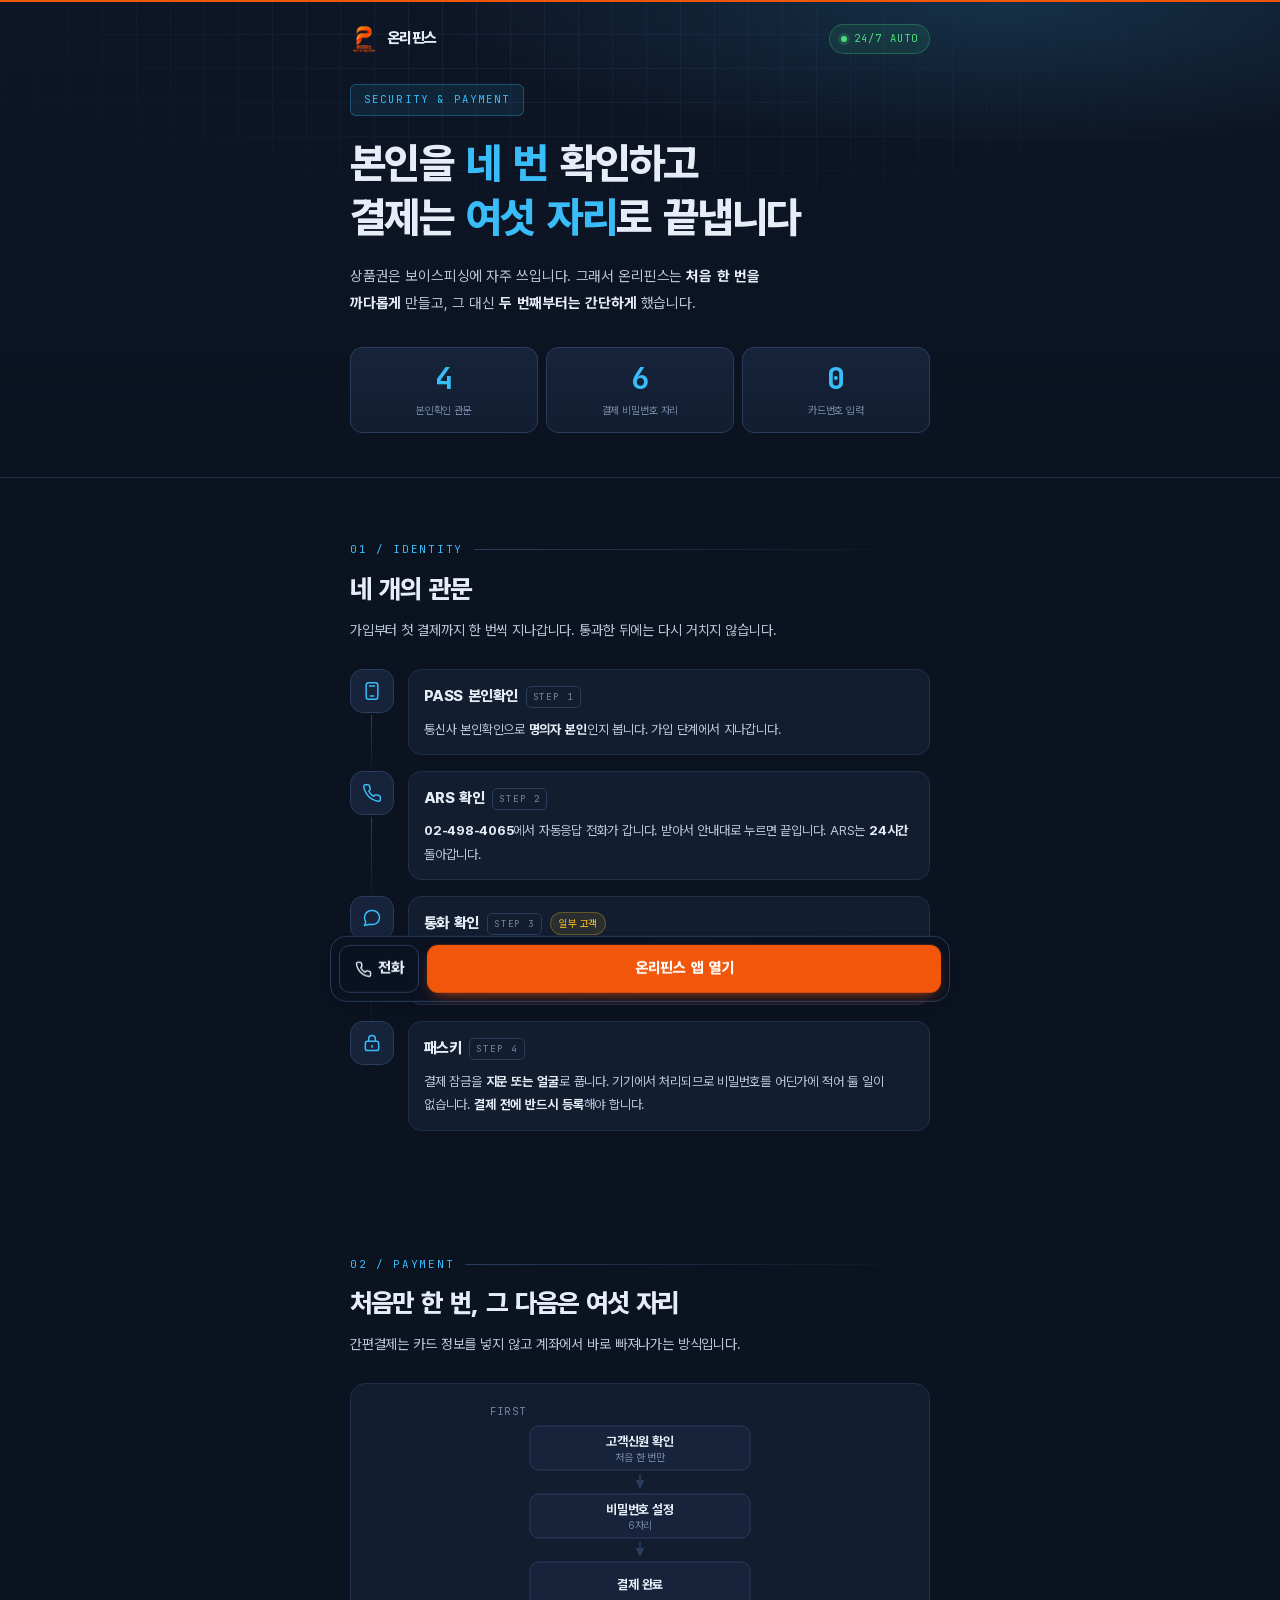
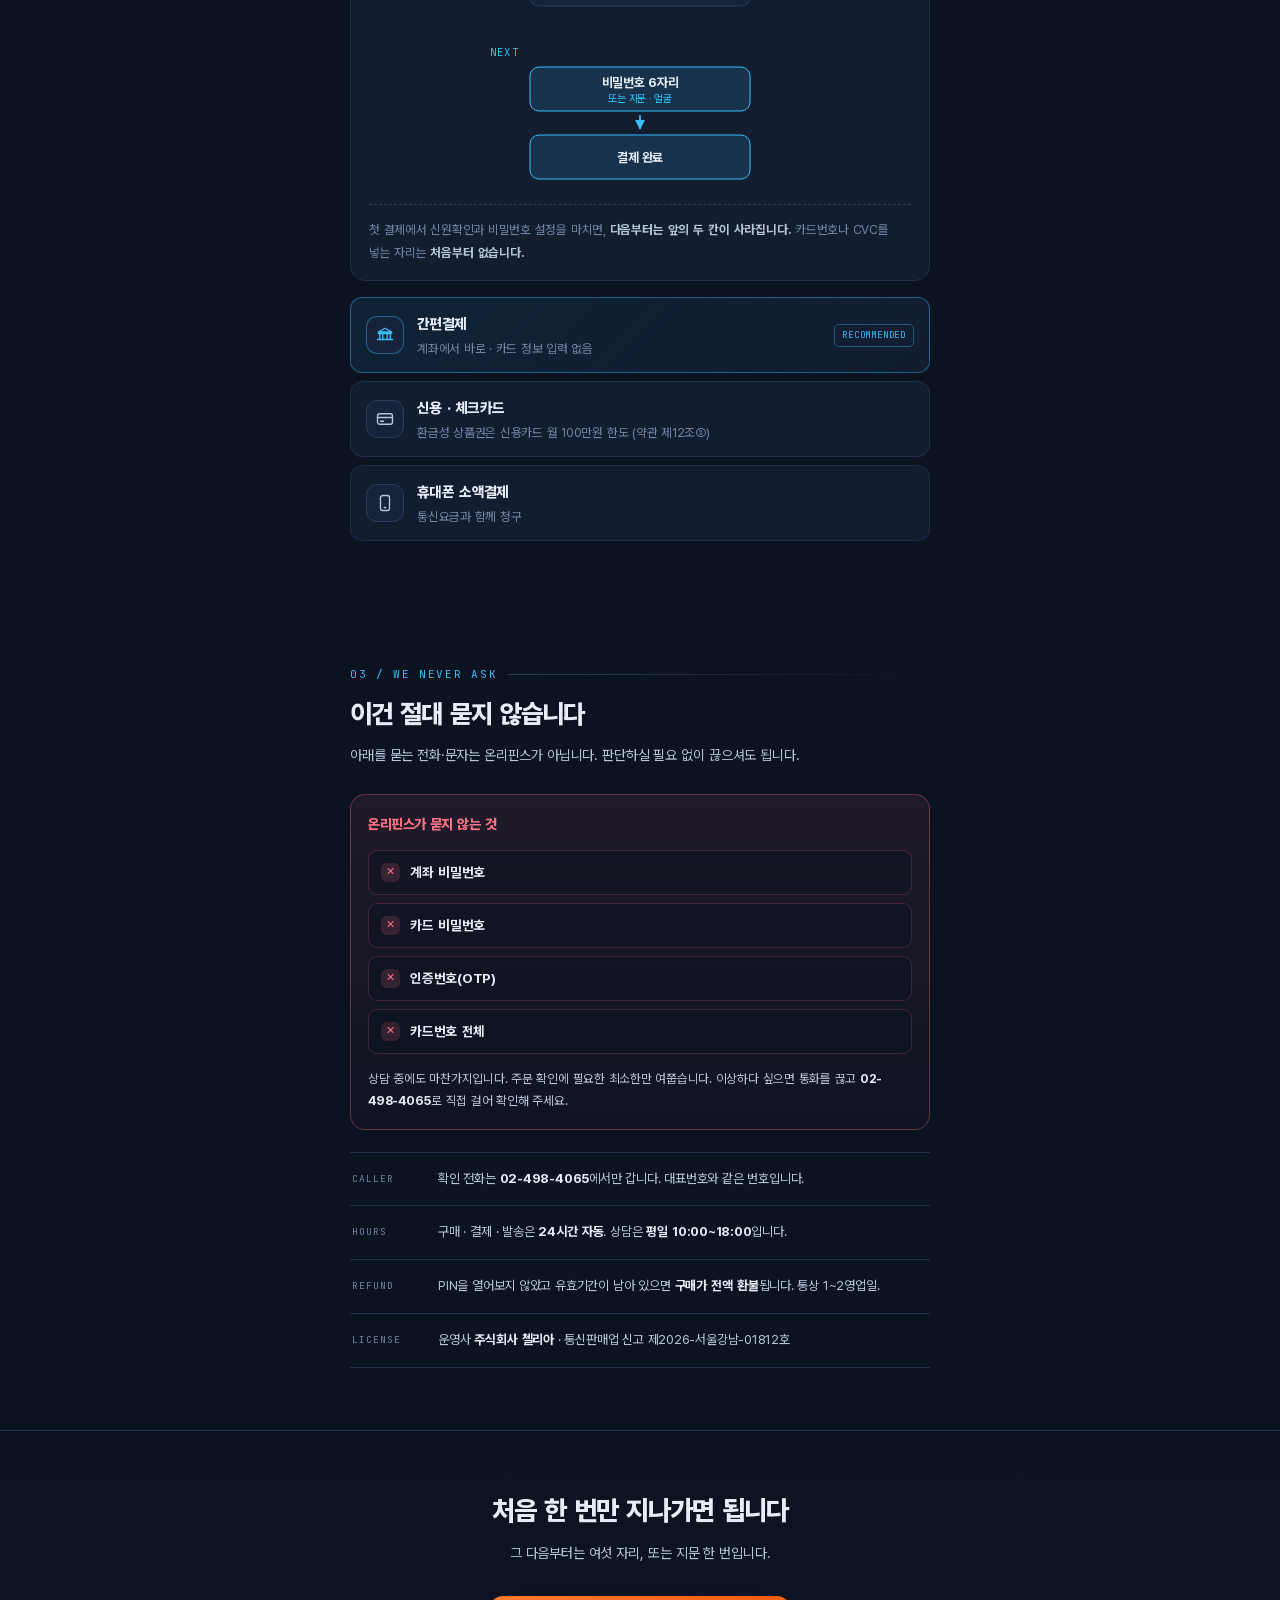
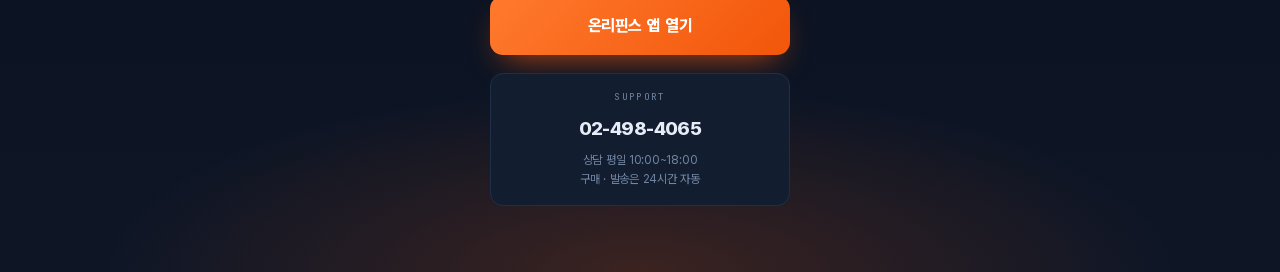
==== index.html @ 0a741ef9 "Add files via upload" ====
<!DOCTYPE html>
<html lang="ko">
<head>
<meta charset="utf-8">
<meta name="viewport" content="width=device-width, initial-scale=1, viewport-fit=cover">

<title>본인확인 4단계와 간편결제 구조 | 온리핀스 보안</title>
<meta name="description" content="온리핀스는 PASS 인증·ARS 확인·통화 확인·패스키로 본인을 확인합니다. 간편결제는 카드 정보 없이 계좌에서, 처음 한 번 신원확인 뒤에는 비밀번호 6자리. 계좌 비밀번호와 OTP는 어떤 경우에도 묻지 않습니다.">
<meta name="keywords" content="상품권 보이스피싱,본인확인,패스키,간편결제 안전,ARS 인증,PASS 인증,온리핀스 보안">
<meta name="robots" content="index, follow, max-image-preview:large">
<meta name="theme-color" content="#0b1220">
<!-- 사이트 소유확인 — 검색엔진 콘솔용. 공개 노출이 전제인 확인 토큰이라 비밀값이 아니다.
     ⚠️ 지우면 소유확인이 풀려 Search Console 접근이 끊긴다. -->
<meta name="google-site-verification" content="S2PBb_PZUCIwT41YcxfDkoCH6EF-mtGJWF4lPE0fD1Q">
<!--SEO:ABS-->
<link rel="canonical" href="https://onlypinspr004.pages.dev/">
<meta property="og:type" content="website">
<meta property="og:site_name" content="온리핀스">
<meta property="og:locale" content="ko_KR">
<meta property="og:url" content="https://onlypinspr004.pages.dev/">
<meta property="og:title" content="본인을 네 번 확인합니다 — 온리핀스 보안 구조">
<meta property="og:description" content="PASS · ARS · 통화 · 패스키. 그리고 계좌 비밀번호와 OTP는 어떤 경우에도 묻지 않습니다.">
<meta property="og:image" content="https://onlypinspr004.pages.dev/og-image.png">
<meta name="twitter:card" content="summary_large_image">

<!-- 구조화 데이터 — 값은 앱 캡처(2026-08-11)·CS매뉴얼 V3.1·2줄문안 실측에서만 가져왔다. -->
<script type="application/ld+json">
{
  "@context": "https://schema.org",
  "@graph": [
    {
      "@type": "Organization",
      "@id": "https://onlypinspr004.pages.dev/#org",
      "name": "온리핀스",
      "alternateName": "ONLYPINS",
      "url": "https://onlypins.co.kr",
      "logo": "https://onlypinspr004.pages.dev/og-image.png",
      "contactPoint": {
        "@type": "ContactPoint",
        "telephone": "+82-2-498-4065",
        "contactType": "customer service",
        "areaServed": "KR",
        "availableLanguage": "Korean",
        "hoursAvailable": {
          "@type": "OpeningHoursSpecification",
          "dayOfWeek": ["Monday","Tuesday","Wednesday","Thursday","Friday"],
          "opens": "10:00",
          "closes": "18:00"
        }
      }
    },
    {
      "@type": "WebPage",
      "@id": "https://onlypinspr004.pages.dev/#page",
      "url": "https://onlypinspr004.pages.dev/",
      "name": "본인확인 4단계와 간편결제 구조 | 온리핀스 보안",
      "description": "PASS 인증·ARS 확인·통화 확인·패스키로 본인을 확인하고, 간편결제는 처음 한 번 신원확인 뒤 비밀번호 6자리로 결제합니다.",
      "inLanguage": "ko-KR",
      "isPartOf": { "@id": "https://onlypinspr004.pages.dev/#org" }
    },
    {
      "@type": "FAQPage",
      "mainEntity": [
        {
          "@type": "Question",
          "name": "본인확인을 왜 네 번이나 하나요?",
          "acceptedAnswer": {
            "@type": "Answer",
            "text": "상품권이 보이스피싱에 자주 쓰이기 때문입니다. PASS 본인확인, ARS 확인, 통화 확인, 패스키 네 단계를 두었고, 통화 확인은 피해가 집중되는 1969년생 이전 고객에게 적용됩니다. 네 관문은 처음 한 번만 지나가면 됩니다."
          }
        },
        {
          "@type": "Question",
          "name": "온리핀스에서 걸려온 전화가 맞나요?",
          "acceptedAnswer": {
            "@type": "Answer",
            "text": "확인 전화는 02-498-4065에서만 갑니다. 고객센터 대표번호와 같은 번호입니다. 의심스러우면 통화를 끊고 그 번호로 직접 걸어 확인해 주세요."
          }
        },
        {
          "@type": "Question",
          "name": "온리핀스가 절대 묻지 않는 것은 무엇인가요?",
          "acceptedAnswer": {
            "@type": "Answer",
            "text": "계좌 비밀번호, 카드 비밀번호, 인증번호(OTP), 카드번호 전체는 어떤 경우에도 묻지 않습니다. 상담 중에도 주문 확인에 필요한 최소한만 여쭙습니다. 이런 것을 묻는 전화나 문자는 온리핀스가 아닙니다."
          }
        },
        {
          "@type": "Question",
          "name": "간편결제는 어떻게 동작하나요?",
          "acceptedAnswer": {
            "@type": "Answer",
            "text": "카드 정보를 넣지 않고 계좌에서 바로 결제하는 방식입니다. 첫 결제에서 고객신원 확인과 비밀번호 설정을 마치면, 다음부터는 비밀번호 6자리 또는 지문·얼굴로 결제합니다. 카드번호나 CVC를 입력하는 자리는 처음부터 없습니다."
          }
        }
      ]
    }
  ]
}
</script>
<!--/SEO:ABS-->
<style>
/* 자동 생성 — python _폰트빌드.py 004-보안
   이 페이지에 실제로 쓰인 글자만 남긴 서브셋이다. 손으로 고치지 말 것.
   본문 글자가 바뀌면 아래 해시가 달라진다 → _검증.mjs 가 「낡았다」로 잡는다.
   charset-sha: 8a5ca7a4162686e5
   글자 333자 · 폰트 2종 · 합계 89.3KB (base64 는 약 1.33배) */
@font-face{
  font-family:'Pretendard';
  src:url([data-uri]) format('woff2');
  font-weight:100 900; font-style:normal; font-display:block;
}
@font-face{
  font-family:'JetBrainsMono';
  src:url([data-uri]) format('woff2');
  font-weight:400 800; font-style:normal; font-display:block;
}
</style>
<style>
  /* ─────────────────────────────────────────────
     004 보안 · 간편결제 — v2 (2026-09-09 전면 재디자인)
     앞의 셋(오렌지 팝 / 럭셔리 세리프 / 딜 티켓)과 또 다르게 «기술 문서» 쪽으로 민다.
     딥 슬레이트 / 그리드 배경 / 모노 라벨 / 도해 중심 / 각진 패널.

     ⚠️ 모노스페이스는 «영문·숫자 라벨 전용»이다.
        한글에 monospace 를 걸면 자간이 깨진다(실측 이력).
     ⭐ v2 에서 바뀐 것
       ① 모노 라벨이 진짜 모노 서체가 됐다 — JetBrainsMono 라틴 서브셋(29KB)을 실어 보낸다.
          v1 은 ui-monospace 라 기기마다(Menlo·Consolas·Roboto Mono) 다른 얼굴이었다.
       ② 이모지 → SVG 아이콘. 관문 넷이 «같은 굵기의 선»으로 그려져 도해와 결이 맞는다.
       ③ 관문에 세로 레일을 놓아 «순서»가 보이게 했다(v1 은 카드 넷이 그냥 쌓여 있었다).
     ───────────────────────────────────────────── */
  :root{
    --bg:#0b1220; --bg-2:#0e1626;
    --panel:#121d30; --panel-2:#16233a;
    --line:#1f2f49; --line-2:#2a3d5c;
    --txt:#e6edf7; --txt-2:#b8c6da; --mute:#7386a3;
    --cyan:#38bdf8; --mint:#4ade80; --amber:#fbbf24; --rose:#fb7185;
    --o:#f2560a;
    --maxw:560px;

    /* ⚠️ 이 페이지가 어두운 화면임을 «선언»한다. 안 적으면 안드로이드 크롬의 자동 다크가
       색을 제 맘대로 뒤집어 대비가 무너진다(우리가 고른 색이 아니게 된다). */
    color-scheme:dark;
    /* 공통 품질 레이어(_공통.css) 계약 — 값을 새로 적지 않고 위 팔레트를 가리킨다.
       이 페이지는 원래 어두운 화면이라 --u-paper 가 딥 슬레이트다(고정 바도 그 색을 쓴다). */
    --u-accent:var(--o); --u-on-accent:#fff;
    --u-ink:var(--txt); --u-paper:var(--bg); --u-line:var(--line-2);
    --u-pad:20px;
    --u-h1-min:29px; --u-h1-vw:8.7vw; --u-h1-max:42px;
  }
  *,*::before,*::after{box-sizing:border-box}
  html{-webkit-text-size-adjust:100%}
  body{
    margin:0; background:var(--bg); color:var(--txt);
    font-family:'Pretendard',system-ui,-apple-system,"Segoe UI","Apple SD Gothic Neo","Malgun Gothic",sans-serif;
    font-size:15.5px; line-height:1.7; letter-spacing:-.015em;
    word-break:keep-all; overflow-wrap:break-word;
  }
  /* ⚠️ 한글에는 절대 걸지 않는다 — 자간이 깨진다. 영문·숫자 라벨에만. */
  .mono{font-family:'JetBrainsMono',ui-monospace,Menlo,Consolas,monospace; font-variant-ligatures:none}
  .wrap{max-width:var(--maxw); margin:0 auto; padding:0 var(--u-pad)}
  section{padding:clamp(46px,11vw,62px) 0}
  h1,h2{margin:0; font-weight:800; letter-spacing:-.04em; line-height:1.3}
  p{margin:0}

  .lbl{
    font-size:11px; color:var(--cyan); letter-spacing:.16em; margin-bottom:13px;
    display:flex; align-items:center; gap:11px;
  }
  .lbl::after{content:""; flex:1; height:1px; background:linear-gradient(90deg,var(--line-2),transparent)}
  h2{font-size:clamp(21px,6vw,26px)}
  .sub{margin-top:12px; font-size:14px; color:var(--txt-2); line-height:1.8}
  .sub b{color:var(--txt); font-weight:700}

  /* ══ 히어로 ══════════════════════════════ */
  .hero{
    position:relative; overflow:hidden;
    background:
      radial-gradient(70% 50% at 78% 0%, rgba(56,189,248,.16), rgba(56,189,248,0) 62%),
      linear-gradient(180deg,var(--bg-2), var(--bg));
    border-bottom:1px solid var(--line);
  }
  .hero::before{      /* 격자 — 「기술 문서」의 바탕 */
    content:""; position:absolute; inset:0; pointer-events:none; opacity:.5;
    background-image:
      linear-gradient(var(--line) 1px, transparent 1px),
      linear-gradient(90deg, var(--line) 1px, transparent 1px);
    background-size:34px 34px;
    -webkit-mask-image:radial-gradient(80% 70% at 50% 0%, #000 20%, transparent 75%);
    mask-image:radial-gradient(80% 70% at 50% 0%, #000 20%, transparent 75%);
  }
  .hero-in{position:relative; max-width:var(--maxw); margin:0 auto; padding:24px var(--u-pad) 44px}

  .bar{display:flex; align-items:center; gap:9px; margin-bottom:30px}
  .bar img{width:28px; height:28px; border-radius:8px; display:block}
  .bar .bn{font-weight:800; font-size:15px; letter-spacing:-.04em}
  .bar .st{
    margin-left:auto; display:inline-flex; align-items:center; gap:7px;
    font-size:10.5px; color:var(--mint); letter-spacing:.1em;
    background:rgba(74,222,128,.09); border:1px solid rgba(74,222,128,.28);
    padding:5px 11px; border-radius:999px;
  }
  .bar .st .d{
    width:6px; height:6px; border-radius:50%; background:var(--mint);
    box-shadow:0 0 0 3px rgba(74,222,128,.16);
  }
  .tag{
    display:inline-block; font-size:10.5px; color:var(--cyan); letter-spacing:.2em;
    background:rgba(56,189,248,.09); border:1px solid rgba(56,189,248,.3);
    padding:6px 13px; border-radius:6px; margin-bottom:20px;
  }
  h1 .c{color:var(--cyan)}
  .lede{margin-top:18px; font-size:14.5px; color:var(--txt-2); line-height:1.85; max-width:30em}
  .lede b{color:var(--txt); font-weight:700}

  .kpi{display:grid; grid-template-columns:repeat(3,1fr); gap:8px; margin-top:30px}
  .k{
    background:linear-gradient(180deg,var(--panel-2),var(--panel));
    border:1px solid var(--line-2); border-radius:12px; padding:15px 8px 13px; text-align:center;
  }
  .k .v{font-size:clamp(24px,7vw,30px); font-weight:700; color:var(--cyan); line-height:1}
  .k .l{font-size:10.5px; color:var(--mute); margin-top:9px; letter-spacing:-.02em}

  /* ══ 4관문 — 세로 레일 ═══════════════════ */
  .gates{margin-top:26px; position:relative}
  .gate{position:relative; display:grid; grid-template-columns:44px 1fr; column-gap:14px; padding-bottom:16px}
  .gate:last-child{padding-bottom:0}
  .gate::before{      /* 레일 */
    content:""; position:absolute; left:21px; top:46px; bottom:0; width:1px;
    background:linear-gradient(180deg,var(--line-2), rgba(42,61,92,.15));
  }
  .gate:last-child::before{display:none}
  .gnum{
    width:44px; height:44px; border-radius:13px;
    display:grid; place-items:center; color:var(--cyan);
    background:var(--panel-2); border:1px solid var(--line-2); z-index:1;
  }
  .gnum svg{width:20px; height:20px}
  .gbody{
    background:var(--panel); border:1px solid var(--line); border-radius:13px;
    padding:14px 15px 13px;
  }
  .ghead{display:flex; align-items:center; gap:8px; flex-wrap:wrap}
  .gname{font-size:15px; font-weight:800; letter-spacing:-.035em}
  .gcode{
    font-size:9.5px; color:var(--mute); letter-spacing:.1em;
    border:1px solid var(--line-2); border-radius:5px; padding:2px 6px;
  }
  .gopt{
    font-size:10px; color:var(--amber); letter-spacing:-.02em;
    background:rgba(251,191,36,.1); border:1px solid rgba(251,191,36,.28);
    border-radius:999px; padding:2px 8px;
  }
  .gdesc{margin-top:8px; font-size:13px; color:var(--txt-2); line-height:1.8}
  .gdesc b{color:var(--txt); font-weight:700}

  /* ══ 도해 ════════════════════════════════ */
  .diagram{
    margin-top:26px; background:var(--panel); border:1px solid var(--line);
    border-radius:15px; padding:20px 18px 16px;
  }
  .diagram svg{display:block; width:100%; height:auto; max-width:300px; margin:0 auto}
  .dcap{
    margin-top:16px; padding-top:14px; border-top:1px dashed var(--line-2);
    font-size:12.5px; color:var(--mute); line-height:1.8;
  }
  .dcap b{color:var(--txt-2); font-weight:700}

  .spec{margin-top:16px; display:grid; gap:8px}
  .srow{
    display:flex; align-items:center; gap:13px;
    background:var(--panel); border:1px solid var(--line); border-radius:12px; padding:14px 15px;
  }
  .srow.hi{border-color:rgba(56,189,248,.42); background:linear-gradient(135deg,rgba(56,189,248,.10),var(--panel))}
  .sic{
    width:38px; height:38px; border-radius:11px; flex:none;
    display:grid; place-items:center; color:var(--txt-2);
    background:var(--panel-2); border:1px solid var(--line-2);
  }
  .srow.hi .sic{color:var(--cyan); border-color:rgba(56,189,248,.4)}
  .sic svg{width:18px; height:18px}
  .sname{font-size:14.5px; font-weight:800; letter-spacing:-.035em}
  .sdesc{font-size:12.5px; color:var(--mute); margin-top:2px; line-height:1.55}
  .sbadge{
    margin-left:auto; flex:none; font-size:9px; color:var(--cyan); letter-spacing:.09em;
    border:1px solid rgba(56,189,248,.36); border-radius:5px; padding:3px 7px;
  }

  /* ══ 묻지 않는 것 ════════════════════════ */
  .never{
    margin-top:26px; background:linear-gradient(180deg,rgba(251,113,133,.09),rgba(251,113,133,.02));
    border:1px solid rgba(251,113,133,.34); border-radius:15px; padding:18px 17px 16px;
  }
  .never .h{font-size:14px; font-weight:800; color:var(--rose); margin-bottom:13px; letter-spacing:-.035em}
  .nlist{display:grid; gap:8px}
  .ni{
    display:flex; align-items:center; gap:10px; font-size:13.5px; color:var(--txt); font-weight:700;
    background:rgba(11,18,32,.5); border:1px solid rgba(251,113,133,.2);
    border-radius:9px; padding:10px 12px;
  }
  .ni .x{
    width:19px; height:19px; border-radius:6px; flex:none;
    display:grid; place-items:center; font-size:11px; font-weight:800;
    background:rgba(251,113,133,.16); color:var(--rose);
  }
  .never .f{margin-top:14px; font-size:12.5px; color:var(--txt-2); line-height:1.8}
  .never .f b{color:var(--txt); font-weight:700}

  .facts{margin-top:22px; border-top:1px solid var(--line)}
  .fact{
    display:grid; grid-template-columns:74px 1fr; column-gap:12px; align-items:start;
    padding:15px 2px; border-bottom:1px solid var(--line);
  }
  .fk{font-size:9.5px; color:var(--mute); letter-spacing:.1em; padding-top:3px}
  .fv{font-size:13px; color:var(--txt-2); line-height:1.75}
  .fv b{color:var(--txt); font-weight:700}

  /* ══ CTA ═════════════════════════════════ */
  .cta{
    position:relative; overflow:hidden; text-align:center;
    background:
      radial-gradient(60% 60% at 50% 100%, rgba(242,86,10,.20), rgba(242,86,10,0) 70%),
      linear-gradient(180deg,var(--bg), var(--bg-2));
    border-top:1px solid var(--line);
    padding:clamp(48px,12vw,62px) 0 clamp(52px,13vw,66px);
  }
  .cta h2{font-size:clamp(22px,6.4vw,27px)}
  .cta .s{margin-top:13px; font-size:14px; color:var(--txt-2); line-height:1.8}
  .btn{
    display:block; margin:30px auto 0; max-width:300px;
    background:linear-gradient(135deg,#ff7a2e,var(--o)); color:#fff;
    font-size:16px; font-weight:800; letter-spacing:-.03em;
    padding:16px 20px; border-radius:13px; text-decoration:none;
    box-shadow:0 14px 32px -14px rgba(242,86,10,.85);
  }
  .call{
    max-width:300px; margin:18px auto 0; padding:15px 16px;
    background:var(--panel); border:1px solid var(--line); border-radius:13px;
  }
  .call .cl{font-size:9.5px; color:var(--mute); letter-spacing:.14em}
  /* 번호는 링크다 — 폰에서 눌러 바로 걸리게. 겉모습은 그대로, 탭 타깃만 확보한다. */
  .call .cn{
    display:inline-flex; align-items:center; justify-content:center;
    min-height:44px; padding:0 4px; margin-top:2px;
    font-size:19px; font-weight:800; letter-spacing:-.03em;
    color:inherit; text-decoration:none; font-variant-numeric:tabular-nums;
  }
  .call .ch{font-size:12px; color:var(--mute); line-height:1.6}

  @media (min-width:600px){
    :root{--maxw:620px}
  }
</style>
<style>
/* ─────────────────────────────────────────────
   _공통.css — 홍보 랜딩 4종 공용 「모바일 품질 레이어」  (2026-09-09 신설)

   무엇을 담나 : 네 페이지가 «똑같이» 지켜야 하는 것만 담는다.
                 안전영역 · 유동 타이포 · 탭 피드백 · 포커스 · 모션 · 고정 CTA 바.
   무엇을 안 담나: 색 · 서체 · 레이아웃. 그건 페이지마다 다른 «정체성»이라 각 page.src.html 몫이다.

   ⚠️ 주입 위치는 «페이지 <style> 다음»이다(_랜딩빌드.mjs 의 COMMON_CSS 자리).
      뒤에 와야 같은 특정도에서 이 레이어가 이긴다. 앞에 넣으면 조용히 무시된다.

   ⭐ 페이지가 지켜야 할 계약 — :root 에 아래를 «기존 변수를 가리켜» 정의한다.
      값을 새로 적지 말 것(같은 상수가 두 곳에 생기면 조용히 갈린다 · AGENTS.md §7.2 🅖).

        --u-accent      주 강조색        예) var(--o)
        --u-on-accent   강조색 위 글자색  예) #fff
        --u-ink         본문 잉크        예) var(--ink)
        --u-paper       바탕             예) var(--paper)
        --u-line        경계선           예) var(--line)
        --u-pad         .wrap 좌우 패딩   ← .wrap 은 이 변수를 써야 한다(양쪽에 적지 말 것)
        --u-h1-min      h1 최소 크기
        --u-h1-max      h1 최대 크기
   ───────────────────────────────────────────── */

/* ── 1. 안전영역 — 노치·홈바를 피한다 ─────────
   viewport-fit=cover 를 켜 둔 채 env() 를 안 쓰면, 가로 모드 아이폰에서
   본문이 노치 밑으로 들어간다. 세로에서는 inset 이 0 이라 아무 영향이 없다. */
/* ⚠️ 히어로 안쪽 상자의 «클래스명이 페이지마다 다르다»(.hero-inner / .hero-in).
   여기에 이름을 나열하면 페이지가 하나 늘 때마다 이 파일도 고쳐야 한다 —
   그래서 이름이 아니라 «표시»(data-uedge)로 잡는다. 화면 가장자리에 닿는 상자에 붙인다. */
.wrap, [data-uedge]{
  padding-left:max(var(--u-pad), env(safe-area-inset-left));
  padding-right:max(var(--u-pad), env(safe-area-inset-right));
}

/* ── 2. 유동 타이포 — 320px(SE·폴드 커버)에서 430px(프로맥스)까지 ──
   px 고정이면 320 에서 답답하고 430 에서 허전하다. 8.4vw 는 두 끝을 다 잡는 기울기다. */
/* ⚠️ 기울기(--u-h1-vw)는 페이지마다 다르다 — 지금 크기를 «390px 기준으로 유지»하는 값이라야 한다.
   한 값으로 통일하면 제목이 커지거나 작아져 네 페이지의 인상이 바뀐다. */
h1{font-size:clamp(var(--u-h1-min), var(--u-h1-vw, 8.4vw), var(--u-h1-max))}
h1, h2{text-wrap:balance}      /* 제목 끝줄에 한 낱말만 남는 것을 막는다 */
p{text-wrap:pretty}

/* ── 3. 손가락 — 탭 피드백 · 포커스 · 최소 타깃 ─ */
a, button{
  -webkit-tap-highlight-color:transparent;
  touch-action:manipulation;           /* 더블탭 확대 대기 300ms 제거 */
}
a:active, button:active{transform:scale(.985)}
a, button{transition:transform .12s ease}
:focus-visible{
  outline:2px solid var(--u-accent);
  outline-offset:3px;
  border-radius:6px;
}
/* 키보드가 아닌 탭에서는 링을 그리지 않는다(모바일에서 눌린 뒤 링이 남는 문제) */
:focus:not(:focus-visible){outline:none}

/* ── 4. 이미지 — 레이아웃이 튀지 않게 ────────── */
img{max-width:100%; height:auto}

/* ── 5. 가로 스크롤러 — 페이지까지 끌려가지 않게 ─ */
[data-uscroll]{overscroll-behavior-x:contain; scroll-padding-inline:var(--u-pad)}

/* ── 6. 고정 CTA 바 ───────────────────────────
   앱 열기 버튼이 4,800px 아래 «맨 끝»에만 있으면, 중간에서 마음먹은 사람이
   거기까지 스크롤해야 한다. 히어로를 지나면 떠 있고, 맨 아래 CTA 가 보이면 숨는다. */
.ubar{
  position:fixed; left:0; right:0; bottom:0; z-index:50;
  padding:10px max(12px, env(safe-area-inset-left)) calc(10px + env(safe-area-inset-bottom)) max(12px, env(safe-area-inset-right));
  transform:translateY(130%);
  transition:transform .28s cubic-bezier(.22,1,.36,1);
  pointer-events:none;
}
.ubar.on{transform:translateY(0); pointer-events:auto}
/* ⚠️ 바 아래에 «그늘»(--u-paper 그라데이션)을 깔았다가 되물렸다(2026-09-09 실측).
   바는 밝은 구역과 어두운 구역 «양쪽» 위를 지나가는데, 그늘 색은 한 가지뿐이라
   반대 색 구역에서는 오히려 글자를 뿌옇게 지운다(002 의 검은 결제 구역에서 확인).
   대신 바 자신을 더 불투명하게 만들어 해결한다 — 뒤가 무슨 색이든 안전하다. */
.ubar-in{
  max-width:var(--maxw); margin:0 auto;
  display:flex; gap:8px; align-items:stretch;
  background:color-mix(in srgb, var(--u-paper) 93%, transparent);
  -webkit-backdrop-filter:saturate(180%) blur(14px);
  backdrop-filter:saturate(180%) blur(14px);
  border:1px solid var(--u-line);
  border-radius:16px;
  padding:8px;
  box-shadow:0 6px 18px -8px rgba(0,0,0,.28), 0 2px 6px -3px rgba(0,0,0,.18);
}
/* ⚠️ color-mix 미지원 브라우저에서는 위 background 가 통째로 무시돼 «투명»이 된다.
   먼저 불투명 바탕을 깔아 두고, 지원하는 곳에서만 반투명으로 덮는다. */
@supports not (background:color-mix(in srgb, red 50%, transparent)){
  .ubar-in{background:var(--u-paper)}
}
.ubar a{
  display:flex; align-items:center; justify-content:center; gap:6px;
  min-height:48px;                       /* 손가락 최소 타깃 */
  font-size:15px; font-weight:800; letter-spacing:-.02em;
  text-decoration:none; border-radius:11px;
}
.ubar .ub-tel{
  flex:0 0 auto; padding:0 15px;
  color:var(--u-ink); background:transparent;
  border:1px solid var(--u-line);
}
.ubar .ub-cta{
  flex:1 1 auto; padding:0 14px;
  color:var(--u-on-accent); background:var(--u-accent);
  box-shadow:0 6px 16px -8px var(--u-accent);
}
.ubar svg{width:17px; height:17px; flex:none}

/* ── 7. 스크롤 진행 표시 ──────────────────────
   JS 없이 CSS 스크롤 타임라인으로만 그린다. 미지원 브라우저는 그냥 안 보인다. */
.uprog{display:none}
@supports (animation-timeline:scroll()){
  .uprog{
    display:block; position:fixed; inset:0 0 auto 0; height:2px; z-index:60;
    background:var(--u-accent); transform-origin:0 50%;
    animation:u-prog linear both; animation-timeline:scroll(root);
  }
  @keyframes u-prog{from{transform:scaleX(0)} to{transform:scaleX(1)}}
}

/* ── 8. 진입 리빌 — 섹션이 화면에 들어올 때 ────
   스크롤 타임라인이라 JS 가 0 이고, 미지원 브라우저에서는 «처음부터 보이는» 상태다.

   ⚠️⚠️ 투명도(opacity)를 쓰지 않는다 — «움직임»만 쓴다. 실측으로 데었다(2026-09-09):
   opacity 로 페이드를 넣었더니 «스크롤이 일어나지 않는 맥락»에서 본문이 통째로 사라졌다.
   전체페이지 캡처(우리 검증 도구가 쓰는 방식)·인쇄·화면을 그려 보는 크롤러가 전부 그 맥락이다.
   화면 밖 구간은 타임라인이 0% 라 «영영 투명한 채»로 찍힌다.
   translateY 만 쓰면 최악의 경우에도 14px 밀린 «보이는» 상태로 남는다. */
@supports (animation-timeline:view()){
  @media (prefers-reduced-motion:no-preference){
    section{
      animation:u-rise linear both;
      animation-timeline:view();
      animation-range:entry 0% entry 34%;
    }
    @keyframes u-rise{from{transform:translateY(14px)} to{transform:none}}
  }
}

/* ── 9. 모션을 줄여 달라고 한 사람에게는 전부 끈다 ─ */
@media (prefers-reduced-motion:reduce){
  *, *::before, *::after{
    animation-duration:.01ms !important; animation-iteration-count:1 !important;
    transition-duration:.01ms !important; scroll-behavior:auto !important;
  }
  .ubar{transition:none}
}

/* ── 10. 인쇄 ─────────────────────────────── */
@media print{
  .ubar, .uprog{display:none !important}
  section{animation:none !important; transform:none !important}
}
</style>
</head>

<body>

<!-- 아이콘 — 이모지 대신 SVG. 관문 넷이 같은 굵기의 선으로 그려져 도해와 결이 맞는다. -->
<svg width="0" height="0" style="position:absolute" aria-hidden="true" focusable="false"><defs>
  <symbol id="i-pass" viewBox="0 0 24 24" fill="none" stroke="currentColor" stroke-width="1.8" stroke-linecap="round" stroke-linejoin="round">
    <rect x="5" y="2" width="14" height="20" rx="3"/><path d="M9 6h6M10 18h4"/></symbol>
  <symbol id="i-ars" viewBox="0 0 24 24" fill="none" stroke="currentColor" stroke-width="1.8" stroke-linecap="round" stroke-linejoin="round">
    <path d="M22 16.9v3a2 2 0 0 1-2.2 2 19.8 19.8 0 0 1-8.6-3.1 19.5 19.5 0 0 1-6-6A19.8 19.8 0 0 1 2.1 4.2 2 2 0 0 1 4.1 2h3a2 2 0 0 1 2 1.7c.1 1 .4 1.9.7 2.8a2 2 0 0 1-.5 2.1L8.1 9.9a16 16 0 0 0 6 6l1.3-1.2a2 2 0 0 1 2.1-.5c.9.3 1.8.6 2.8.7a2 2 0 0 1 1.7 2z"/></symbol>
  <symbol id="i-talk" viewBox="0 0 24 24" fill="none" stroke="currentColor" stroke-width="1.8" stroke-linecap="round" stroke-linejoin="round">
    <path d="M21 11.5a8.4 8.4 0 0 1-9 8.4 9.9 9.9 0 0 1-2.8-.4L3 21l1.6-4.2A8.3 8.3 0 0 1 3 11.5 8.4 8.4 0 0 1 12 3a8.4 8.4 0 0 1 9 8.5z"/></symbol>
  <symbol id="i-key" viewBox="0 0 24 24" fill="none" stroke="currentColor" stroke-width="1.8" stroke-linecap="round" stroke-linejoin="round">
    <rect x="4" y="10" width="16" height="11" rx="2.5"/><path d="M8 10V7a4 4 0 0 1 8 0v3M12 15v2"/></symbol>
  <symbol id="i-bank" viewBox="0 0 24 24" fill="none" stroke="currentColor" stroke-width="1.8" stroke-linecap="round" stroke-linejoin="round">
    <path d="M3 10h18M5 10v8m4-8v8m6-8v8m4-8v8M2 18h20M12 3 21 8H3z"/></symbol>
  <symbol id="i-card" viewBox="0 0 24 24" fill="none" stroke="currentColor" stroke-width="1.8" stroke-linecap="round" stroke-linejoin="round">
    <rect x="2" y="5" width="20" height="14" rx="3"/><path d="M2 10h20M6 15h4"/></symbol>
  <symbol id="i-phone" viewBox="0 0 24 24" fill="none" stroke="currentColor" stroke-width="1.8" stroke-linecap="round" stroke-linejoin="round">
    <rect x="6" y="2" width="12" height="20" rx="3"/><path d="M11 18h2"/></symbol>
</defs></svg>

<!-- ── 히어로 ───────────────────────────── -->
<header class="hero">
  <div class="hero-in" data-uedge>
    <div class="bar">
      <img src="[data-uri]" alt="온리핀스">
      <span class="bn">온리핀스</span>
      <span class="st"><span class="d"></span><span class="mono">24/7 AUTO</span></span>
    </div>

    <span class="tag mono">SECURITY &amp; PAYMENT</span>

    <h1>본인을 <span class="c">네 번</span> 확인하고<br>결제는 <span class="c">여섯 자리</span>로 끝냅니다</h1>

    <p class="lede">
      상품권은 보이스피싱에 자주 쓰입니다.
      그래서 온리핀스는 <b>처음 한 번을 까다롭게</b> 만들고,
      그 대신 <b>두 번째부터는 간단하게</b> 했습니다.
    </p>

    <div class="kpi">
      <div class="k"><div class="v mono">4</div><div class="l">본인확인 관문</div></div>
      <div class="k"><div class="v mono">6</div><div class="l">결제 비밀번호 자리</div></div>
      <div class="k"><div class="v mono">0</div><div class="l">카드번호 입력</div></div>
    </div>
  </div>
</header>

<main>

<!-- ── 4관문 ────────────────────────────── -->
<section>
  <div class="wrap">
    <div class="lbl mono">01 / IDENTITY</div>
    <h2>네 개의 관문</h2>
    <p class="sub">가입부터 첫 결제까지 한 번씩 지나갑니다. 통과한 뒤에는 다시 거치지 않습니다.</p>

    <div class="gates">
      <div class="gate">
        <span class="gnum"><svg><use href="#i-pass"></use></svg></span>
        <div class="gbody">
          <div class="ghead">
            <span class="gname">PASS 본인확인</span>
            <span class="gcode mono">STEP 1</span>
          </div>
          <div class="gdesc">통신사 본인확인으로 <b>명의자 본인</b>인지 봅니다. 가입 단계에서 지나갑니다.</div>
        </div>
      </div>

      <div class="gate">
        <span class="gnum"><svg><use href="#i-ars"></use></svg></span>
        <div class="gbody">
          <div class="ghead">
            <span class="gname">ARS 확인</span>
            <span class="gcode mono">STEP 2</span>
          </div>
          <div class="gdesc">
            <b>02-498-4065</b>에서 자동응답 전화가 갑니다. 받아서 안내대로 누르면 끝입니다.
            ARS는 <b>24시간</b> 돌아갑니다.
          </div>
        </div>
      </div>

      <div class="gate">
        <span class="gnum"><svg><use href="#i-talk"></use></svg></span>
        <div class="gbody">
          <div class="ghead">
            <span class="gname">통화 확인</span>
            <span class="gcode mono">STEP 3</span>
            <span class="gopt">일부 고객</span>
          </div>
          <div class="gdesc">
            상담원이 직접 통화로 확인하는 단계입니다.
            <b>1969년생 이전 고객</b>에게 적용됩니다 — 피해가 집중되는 구간이라 한 겹을 더 둔 것입니다.
          </div>
        </div>
      </div>

      <div class="gate">
        <span class="gnum"><svg><use href="#i-key"></use></svg></span>
        <div class="gbody">
          <div class="ghead">
            <span class="gname">패스키</span>
            <span class="gcode mono">STEP 4</span>
          </div>
          <div class="gdesc">
            결제 잠금을 <b>지문 또는 얼굴</b>로 풉니다. 기기에서 처리되므로
            비밀번호를 어딘가에 적어 둘 일이 없습니다. <b>결제 전에 반드시 등록</b>해야 합니다.
          </div>
        </div>
      </div>
    </div>
  </div>
</section>

<!-- ── 간편결제 도해 ────────────────────── -->
<section>
  <div class="wrap">
    <div class="lbl mono">02 / PAYMENT</div>
    <h2>처음만 한 번, 그 다음은 여섯 자리</h2>
    <p class="sub">간편결제는 카드 정보를 넣지 않고 계좌에서 바로 빠져나가는 방식입니다.</p>

    <div class="diagram">
      <!-- ⚠️ 가로 배치(viewBox 560→460)로는 390px 화면에서 마지막 「결제 완료」가
           끝내 잘렸다(컨테이너 348px). 두 번 좁혀도 안 되어 «세로 흐름»으로 바꿨다.
           폭 300 이라 스크롤 없이 전부 들어온다. -->
      <svg viewBox="0 0 300 384" role="img"
           aria-label="첫 결제는 고객신원 확인과 비밀번호 설정을 거쳐 결제되고, 다음 결제부터는 비밀번호 6자리로 바로 결제된다는 도해">
        <defs>
          <marker id="ar" viewBox="0 0 10 10" refX="9" refY="5"
                  markerWidth="5.5" markerHeight="5.5" orient="auto">
            <path d="M0 0 L10 5 L0 10 z" fill="#2a3d5c"/>
          </marker>
          <marker id="arc" viewBox="0 0 10 10" refX="9" refY="5"
                  markerWidth="5.5" markerHeight="5.5" orient="auto">
            <path d="M0 0 L10 5 L0 10 z" fill="#38bdf8"/>
          </marker>
        </defs>

        <text x="0" y="11" fill="#7386a3" font-size="10.5"
              font-family="JetBrainsMono,ui-monospace,Menlo,Consolas,monospace" letter-spacing="1.2">FIRST</text>

        <rect x="40" y="22" width="220" height="44" rx="9" fill="#16233a" stroke="#2a3d5c"/>
        <text x="150" y="42" fill="#e6edf7" font-size="13" font-weight="700"
              text-anchor="middle" font-family="Pretendard,sans-serif">고객신원 확인</text>
        <text x="150" y="57" fill="#7386a3" font-size="10.5"
              text-anchor="middle" font-family="Pretendard,sans-serif">처음 한 번만</text>

        <line x1="150" y1="70" x2="150" y2="84" stroke="#2a3d5c" stroke-width="1.6" marker-end="url(#ar)"/>

        <rect x="40" y="90" width="220" height="44" rx="9" fill="#16233a" stroke="#2a3d5c"/>
        <text x="150" y="110" fill="#e6edf7" font-size="13" font-weight="700"
              text-anchor="middle" font-family="Pretendard,sans-serif">비밀번호 설정</text>
        <text x="150" y="125" fill="#7386a3" font-size="10.5"
              text-anchor="middle" font-family="Pretendard,sans-serif">6자리</text>

        <line x1="150" y1="138" x2="150" y2="152" stroke="#2a3d5c" stroke-width="1.6" marker-end="url(#ar)"/>

        <rect x="40" y="158" width="220" height="44" rx="9" fill="#16233a" stroke="#2a3d5c"/>
        <text x="150" y="185" fill="#e6edf7" font-size="13" font-weight="700"
              text-anchor="middle" font-family="Pretendard,sans-serif">결제 완료</text>

        <line x1="0" y1="228" x2="300" y2="228" stroke="#1f2f49" stroke-width="1" stroke-dasharray="4 5"/>

        <text x="0" y="252" fill="#38bdf8" font-size="10.5"
              font-family="JetBrainsMono,ui-monospace,Menlo,Consolas,monospace" letter-spacing="1.2">NEXT</text>

        <rect x="40" y="263" width="220" height="44" rx="9"
              fill="rgba(56,189,248,0.13)" stroke="#38bdf8"/>
        <text x="150" y="283" fill="#e6edf7" font-size="13" font-weight="700"
              text-anchor="middle" font-family="Pretendard,sans-serif">비밀번호 6자리</text>
        <text x="150" y="298" fill="#38bdf8" font-size="10.5"
              text-anchor="middle" font-family="Pretendard,sans-serif">또는 지문 · 얼굴</text>

        <line x1="150" y1="311" x2="150" y2="325" stroke="#38bdf8" stroke-width="1.8" marker-end="url(#arc)"/>

        <rect x="40" y="331" width="220" height="44" rx="9"
              fill="rgba(56,189,248,0.13)" stroke="#38bdf8"/>
        <text x="150" y="358" fill="#e6edf7" font-size="13" font-weight="700"
              text-anchor="middle" font-family="Pretendard,sans-serif">결제 완료</text>
      </svg>

      <div class="dcap">
        첫 결제에서 신원확인과 비밀번호 설정을 마치면, <b>다음부터는 앞의 두 칸이 사라집니다.</b>
        카드번호나 CVC를 넣는 자리는 <b>처음부터 없습니다.</b>
      </div>
    </div>

    <div class="spec">
      <div class="srow hi">
        <span class="sic"><svg><use href="#i-bank"></use></svg></span>
        <div>
          <div class="sname">간편결제</div>
          <div class="sdesc">계좌에서 바로 · 카드 정보 입력 없음</div>
        </div>
        <span class="sbadge mono">RECOMMENDED</span>
      </div>
      <div class="srow">
        <span class="sic"><svg><use href="#i-card"></use></svg></span>
        <div>
          <div class="sname">신용 · 체크카드</div>
          <div class="sdesc">환금성 상품권은 신용카드 월 100만원 한도 (약관 제12조③)</div>
        </div>
      </div>
      <div class="srow">
        <span class="sic"><svg><use href="#i-phone"></use></svg></span>
        <div>
          <div class="sname">휴대폰 소액결제</div>
          <div class="sdesc">통신요금과 함께 청구</div>
        </div>
      </div>
    </div>
  </div>
</section>

<!-- ── 묻지 않는 것 ─────────────────────── -->
<section>
  <div class="wrap">
    <div class="lbl mono">03 / WE NEVER ASK</div>
    <h2>이건 절대 묻지 않습니다</h2>
    <p class="sub">아래를 묻는 전화·문자는 온리핀스가 아닙니다. 판단하실 필요 없이 끊으셔도 됩니다.</p>

    <div class="never">
      <div class="h">온리핀스가 묻지 않는 것</div>
      <div class="nlist">
        <div class="ni"><span class="x">✕</span> 계좌 비밀번호</div>
        <div class="ni"><span class="x">✕</span> 카드 비밀번호</div>
        <div class="ni"><span class="x">✕</span> 인증번호(OTP)</div>
        <div class="ni"><span class="x">✕</span> 카드번호 전체</div>
      </div>
      <div class="f">
        상담 중에도 마찬가지입니다. 주문 확인에 필요한 최소한만 여쭙습니다.
        이상하다 싶으면 통화를 끊고 <b>02-498-4065</b>로 직접 걸어 확인해 주세요.
      </div>
    </div>

    <div class="facts">
      <div class="fact">
        <span class="fk mono">CALLER</span>
        <span class="fv">확인 전화는 <b>02-498-4065</b>에서만 갑니다. 대표번호와 같은 번호입니다.</span>
      </div>
      <div class="fact">
        <span class="fk mono">HOURS</span>
        <span class="fv">구매 · 결제 · 발송은 <b>24시간 자동</b>. 상담은 <b>평일 10:00~18:00</b>입니다.</span>
      </div>
      <div class="fact">
        <span class="fk mono">REFUND</span>
        <span class="fv">PIN을 열어보지 않았고 유효기간이 남아 있으면 <b>구매가 전액 환불</b>됩니다. 통상 1~2영업일.</span>
      </div>
      <div class="fact">
        <span class="fk mono">LICENSE</span>
        <span class="fv">운영사 <b>주식회사 첼리아</b> · 통신판매업 신고 제2026-서울강남-01812호</span>
      </div>
    </div>
  </div>
</section>

<!-- ── CTA ──────────────────────────────── -->
<section class="cta">
  <div class="wrap">
    <h2>처음 한 번만 지나가면 됩니다</h2>
    <p class="s">
      그 다음부터는 여섯 자리, 또는 지문 한 번입니다.
    </p>

    <a class="btn" href="https://onlypins.co.kr">온리핀스 앱 열기</a>

    <div class="call">
      <div class="cl mono">SUPPORT</div>
      <a class="cn" href="tel:0224984065">02-498-4065</a>
      <div class="ch">상담 평일 10:00~18:00<br>구매 · 발송은 24시간 자동</div>
    </div>
  </div>
</section>
</main>

<!-- ─────────────────────────────────────────────
     _공통.html — 랜딩 4종 공용 UI 조각 (2026-09-09 신설)
     _랜딩빌드.mjs 가 COMMON_UI 자리(</body> 직전)에 그대로 넣는다.
     ⚠️ 색·모양은 전부 _공통.css 에 있다. 여기는 «마크업과 동작»만.
     ───────────────────────────────────────────── -->

<div class="uprog" aria-hidden="true"></div>

<div class="ubar" id="ubar">
  <div class="ubar-in">
    <a class="ub-tel" href="tel:0224984065" aria-label="고객센터 02-498-4065 전화하기">
      <svg viewBox="0 0 24 24" fill="none" stroke="currentColor" stroke-width="2"
           stroke-linecap="round" stroke-linejoin="round" aria-hidden="true">
        <path d="M22 16.9v3a2 2 0 0 1-2.2 2 19.8 19.8 0 0 1-8.6-3.1 19.5 19.5 0 0 1-6-6A19.8 19.8 0 0 1 2.1 4.2 2 2 0 0 1 4.1 2h3a2 2 0 0 1 2 1.7c.1 1 .4 1.9.7 2.8a2 2 0 0 1-.5 2.1L8.1 9.9a16 16 0 0 0 6 6l1.3-1.2a2 2 0 0 1 2.1-.5c.9.3 1.8.6 2.8.7a2 2 0 0 1 1.7 2z"/>
      </svg>
      <span>전화</span>
    </a>
    <a class="ub-cta" href="https://onlypins.co.kr">온리핀스 앱 열기</a>
  </div>
</div>

<script>
/* 고정 CTA 바 — 히어로를 지나면 뜨고, 맨 아래 CTA 가 보이면 숨는다.
   ⚠️ 마지막 CTA 와 겹쳐 보이면 «같은 버튼이 둘»이라 되레 방해가 된다.
   IntersectionObserver 가 없는 옛 브라우저에서는 스크롤 위치만으로 판단한다(바는 그대로 뜬다). */
(function () {
  var bar = document.getElementById('ubar');
  if (!bar) return;

  var cta = document.querySelector('section.cta');
  var ctaVisible = false;
  var passedHero = false;

  function sync() { bar.classList.toggle('on', passedHero && !ctaVisible); }

  if (cta && 'IntersectionObserver' in window) {
    new IntersectionObserver(function (es) {
      ctaVisible = es[0].isIntersecting;
      sync();
    }, { rootMargin: '0px 0px -12% 0px' }).observe(cta);
  }

  var ticking = false;
  function onScroll() {
    if (ticking) return;
    ticking = true;
    requestAnimationFrame(function () {
      ticking = false;
      var next = (window.pageYOffset || document.documentElement.scrollTop || 0) > window.innerHeight * 0.75;
      if (next !== passedHero) { passedHero = next; sync(); }
    });
  }
  window.addEventListener('scroll', onScroll, { passive: true });
  onScroll();
})();
</script>


</body>
</html>
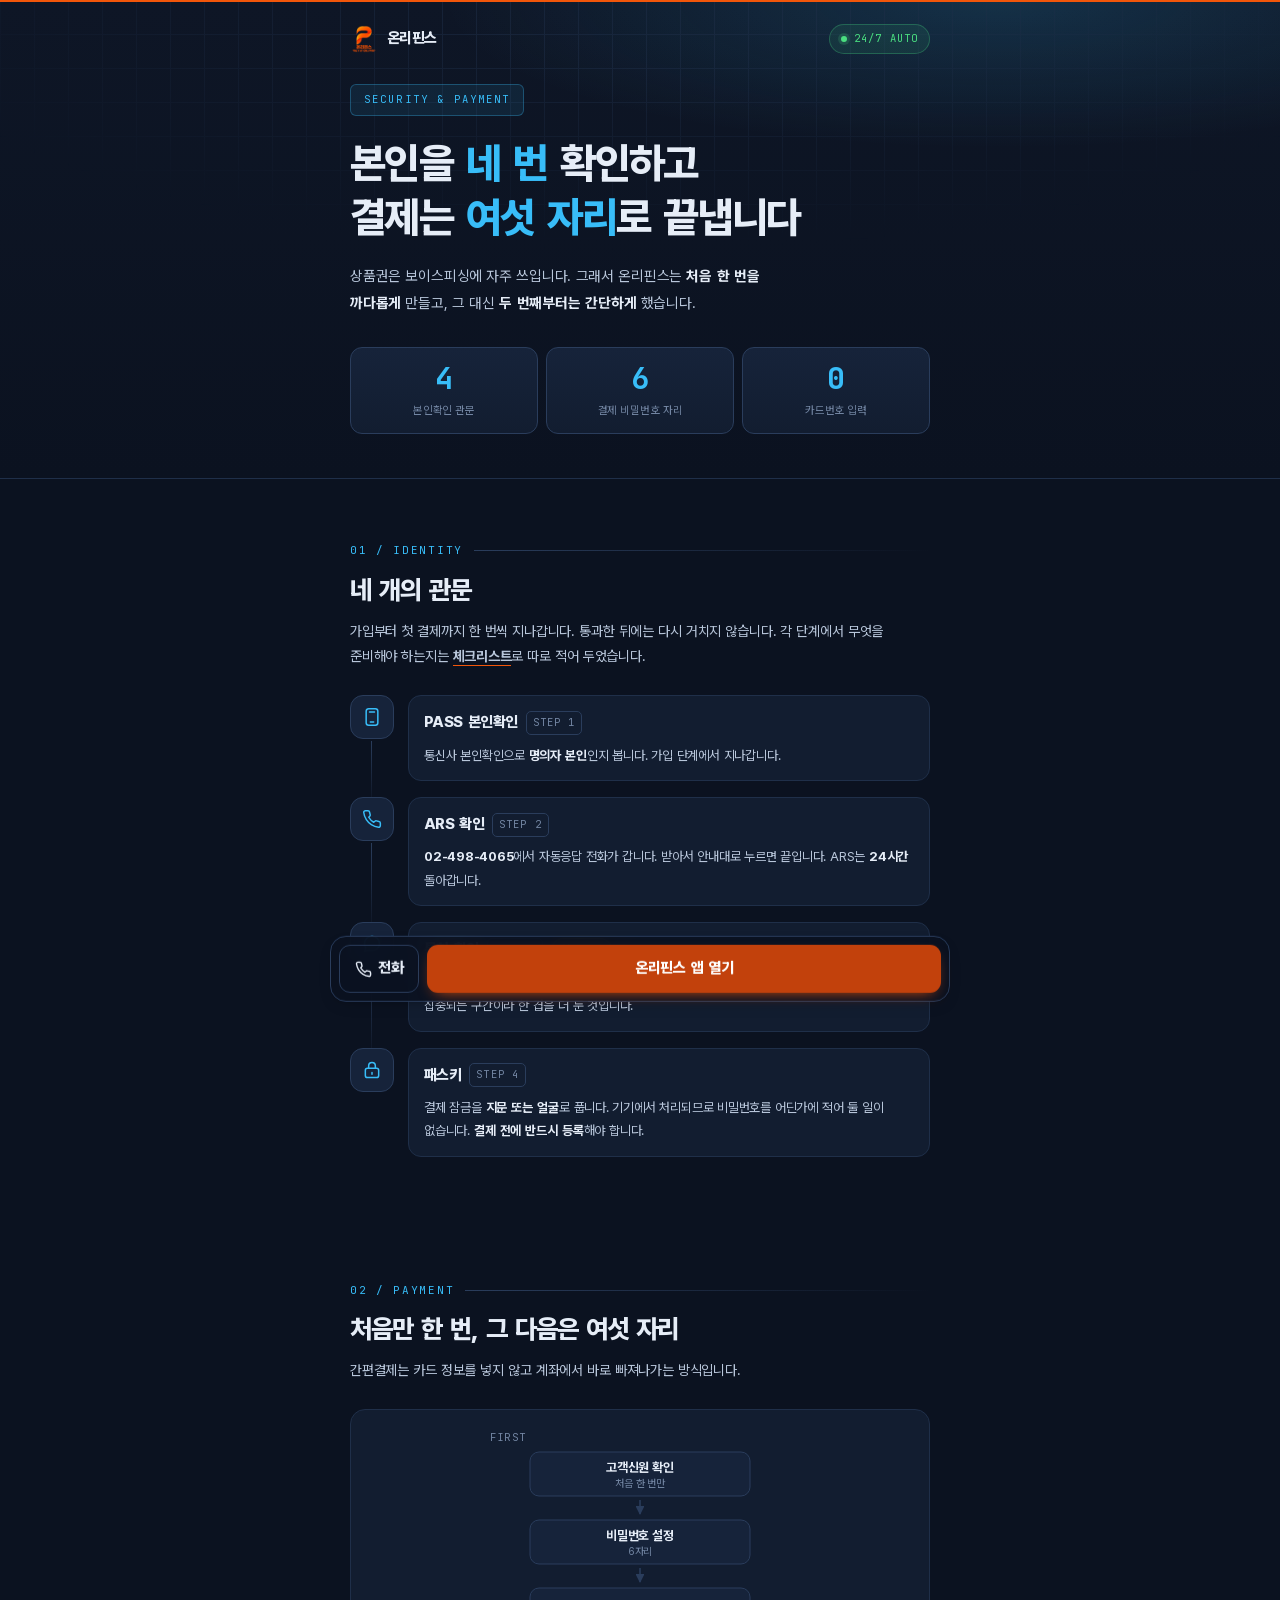
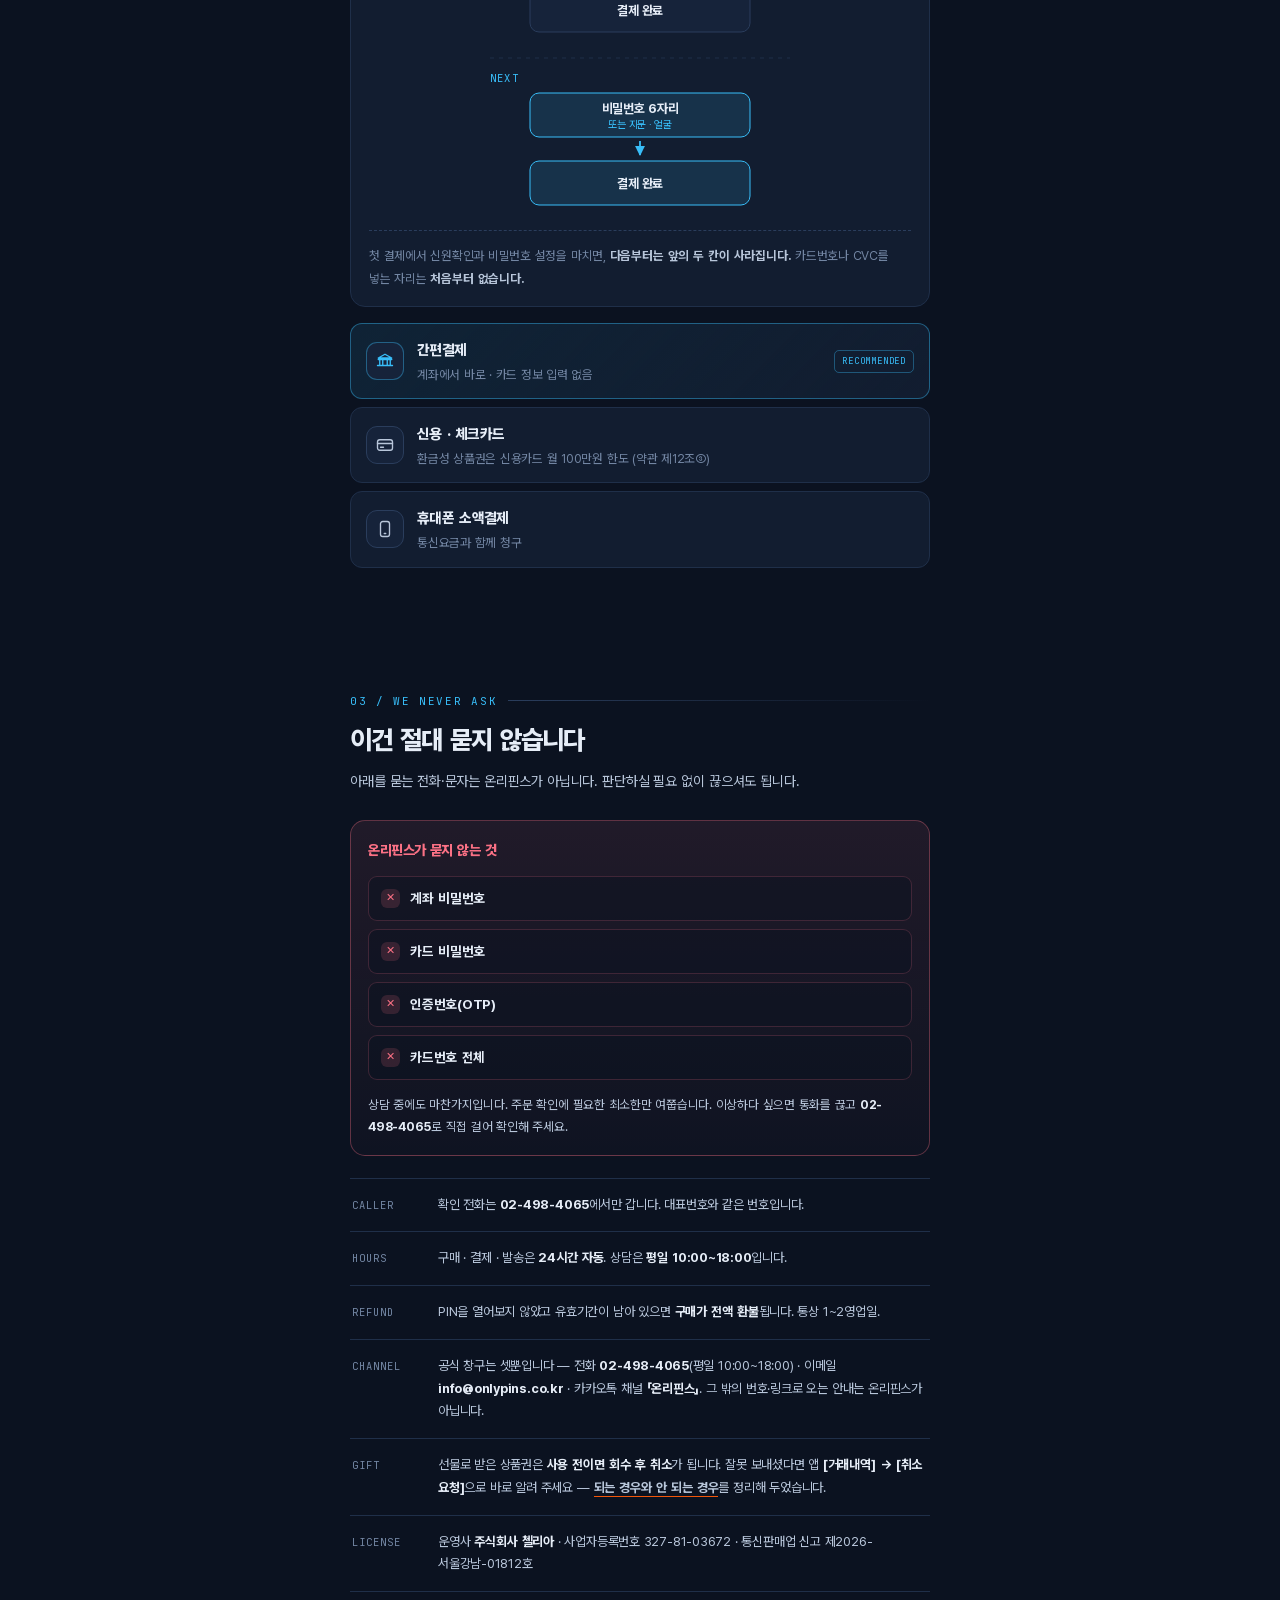
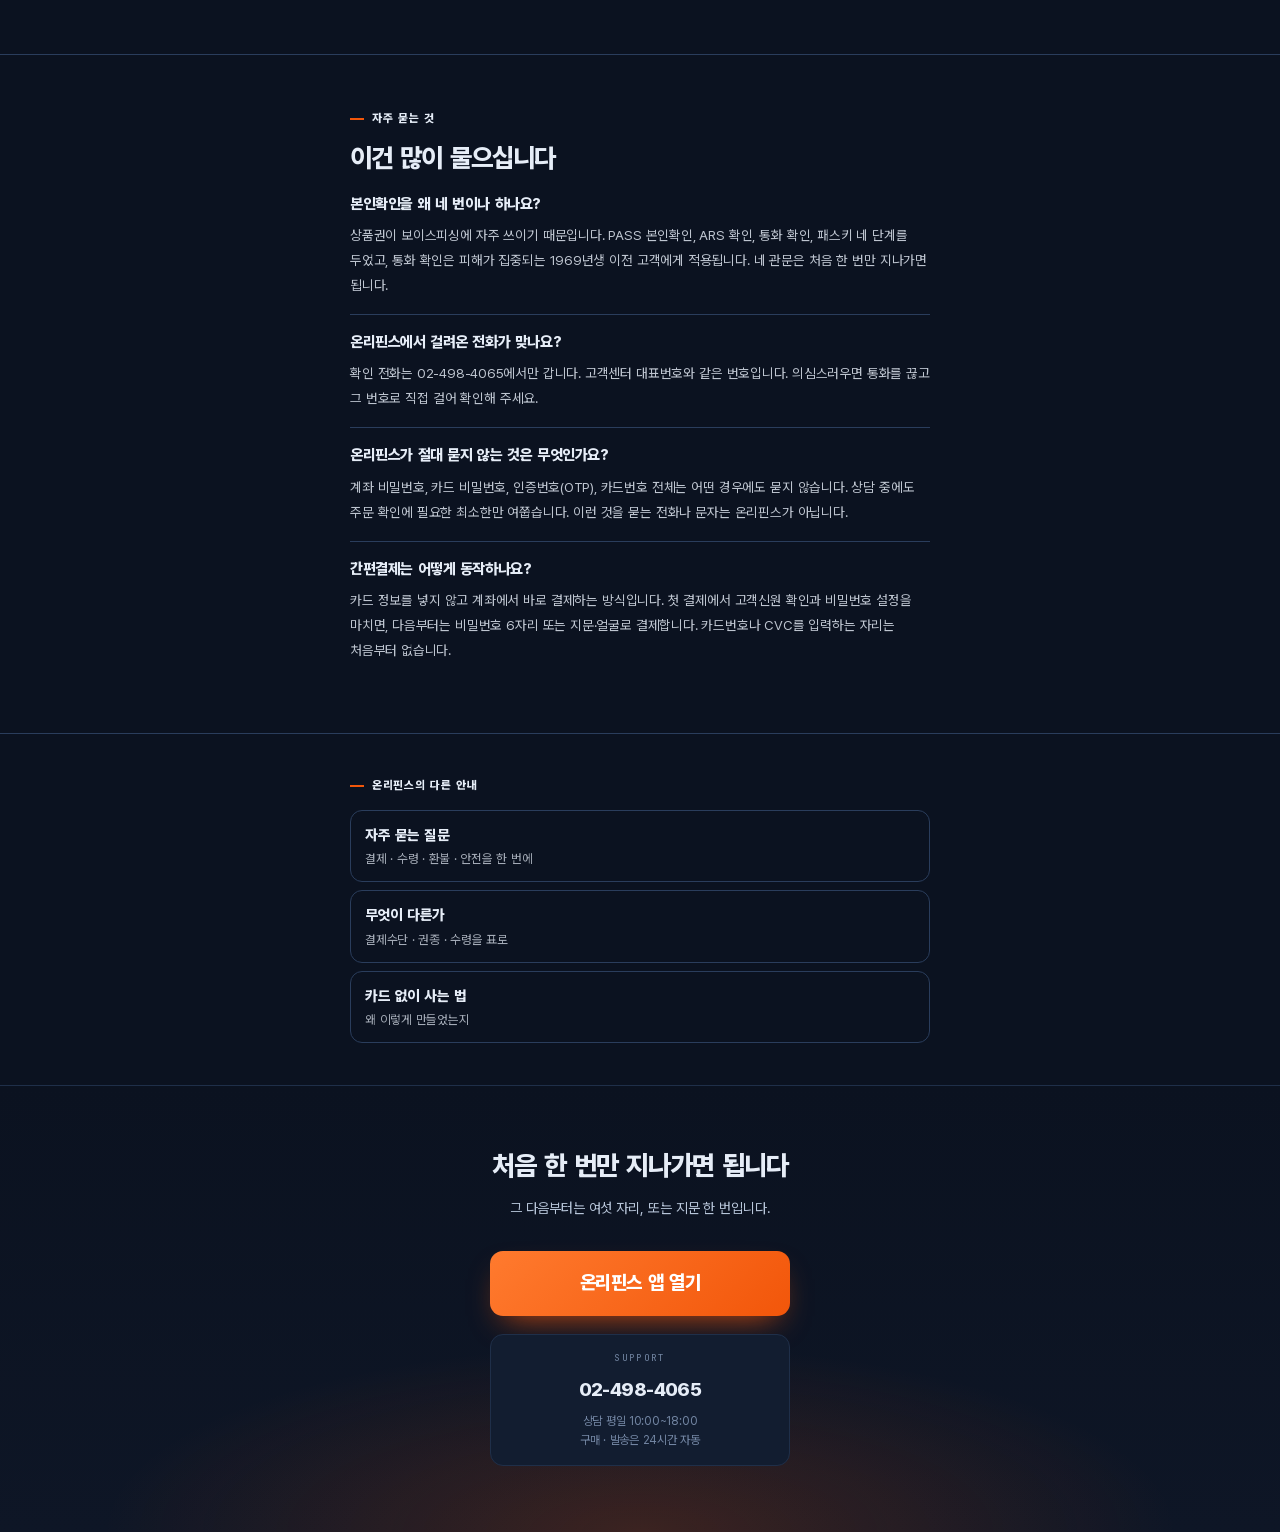
==== commit 470d7b97: "Add files via upload" ====
--- a/index.html
+++ b/index.html
@@ -4,23 +4,27 @@
 <meta charset="utf-8">
 <meta name="viewport" content="width=device-width, initial-scale=1, viewport-fit=cover">
 
-<title>본인확인 4단계와 간편결제 구조 | 온리핀스 보안</title>
-<meta name="description" content="온리핀스는 PASS 인증·ARS 확인·통화 확인·패스키로 본인을 확인합니다. 간편결제는 카드 정보 없이 계좌에서, 처음 한 번 신원확인 뒤에는 비밀번호 6자리. 계좌 비밀번호와 OTP는 어떤 경우에도 묻지 않습니다.">
-<meta name="keywords" content="상품권 보이스피싱,본인확인,패스키,간편결제 안전,ARS 인증,PASS 인증,온리핀스 보안">
+<title>상품권 안전하게 구매하기 — 본인확인 4단계와 간편결제 | 온리핀스</title>
+<meta name="description" content="온리핀스는 PASS 인증·ARS 확인·통화 확인·패스키로 본인을 네 번 확인합니다. 간편결제는 카드 정보 없이 계좌에서, 처음 한 번 신원확인 뒤에는 비밀번호 6자리. 계좌 비밀번호와 OTP는 어떤 경우에도 묻지 않습니다.">
+<meta name="keywords" content="상품권 안전,안전한 상품권 구매,상품권 보이스피싱,본인확인,PASS 인증,ARS 인증,패스키,간편결제 안전,모바일상품권,온리핀스">
 <meta name="robots" content="index, follow, max-image-preview:large">
 <meta name="theme-color" content="#0b1220">
+<!-- 파비콘 — 구글은 «모바일 검색 결과에 파비콘을 표시»한다. data URI 로는 안 되고
+     크롤러가 «가져갈 수 있는 주소»여야 한다. 주소를 바꾸지 말 것(다시 크롤될 때까지 그대로). -->
+<link rel="icon" type="image/png" sizes="96x96" href="/favicon.png">
+<link rel="apple-touch-icon" href="/apple-touch-icon.png">
 <!-- 사이트 소유확인 — 검색엔진 콘솔용. 공개 노출이 전제인 확인 토큰이라 비밀값이 아니다.
      ⚠️ 지우면 소유확인이 풀려 Search Console 접근이 끊긴다. -->
-<meta name="google-site-verification" content="S2PBb_PZUCIwT41YcxfDkoCH6EF-mtGJWF4lPE0fD1Q">
+<meta name="google-site-verification" content="tQSWcEKbFO4FKMUNySO-YBs_RyIuwt_-PWj1wFrTC7w">
 <!--SEO:ABS-->
-<link rel="canonical" href="https://onlypinspr004.pages.dev/">
+<link rel="canonical" href="https://onlypinspr004.chalia4065.workers.dev/">
 <meta property="og:type" content="website">
 <meta property="og:site_name" content="온리핀스">
 <meta property="og:locale" content="ko_KR">
-<meta property="og:url" content="https://onlypinspr004.pages.dev/">
+<meta property="og:url" content="https://onlypinspr004.chalia4065.workers.dev/">
 <meta property="og:title" content="본인을 네 번 확인합니다 — 온리핀스 보안 구조">
 <meta property="og:description" content="PASS · ARS · 통화 · 패스키. 그리고 계좌 비밀번호와 OTP는 어떤 경우에도 묻지 않습니다.">
-<meta property="og:image" content="https://onlypinspr004.pages.dev/og-image.png">
+<meta property="og:image" content="https://onlypinspr004.chalia4065.workers.dev/og-image.png">
 <meta name="twitter:card" content="summary_large_image">
 
 <!-- 구조화 데이터 — 값은 앱 캡처(2026-08-11)·CS매뉴얼 V3.1·2줄문안 실측에서만 가져왔다. -->
@@ -30,11 +34,11 @@
   "@graph": [
     {
       "@type": "Organization",
-      "@id": "https://onlypinspr004.pages.dev/#org",
+      "@id": "https://onlypinspr004.chalia4065.workers.dev/#org",
       "name": "온리핀스",
       "alternateName": "ONLYPINS",
       "url": "https://onlypins.co.kr",
-      "logo": "https://onlypinspr004.pages.dev/og-image.png",
+      "logo": "https://onlypinspr004.chalia4065.workers.dev/og-image.png",
       "contactPoint": {
         "@type": "ContactPoint",
         "telephone": "+82-2-498-4065",
@@ -51,12 +55,12 @@
     },
     {
       "@type": "WebPage",
-      "@id": "https://onlypinspr004.pages.dev/#page",
-      "url": "https://onlypinspr004.pages.dev/",
-      "name": "본인확인 4단계와 간편결제 구조 | 온리핀스 보안",
+      "@id": "https://onlypinspr004.chalia4065.workers.dev/#page",
+      "url": "https://onlypinspr004.chalia4065.workers.dev/",
+      "name": "상품권 안전하게 구매하기 — 본인확인 4단계와 간편결제 | 온리핀스",
       "description": "PASS 인증·ARS 확인·통화 확인·패스키로 본인을 확인하고, 간편결제는 처음 한 번 신원확인 뒤 비밀번호 6자리로 결제합니다.",
       "inLanguage": "ko-KR",
-      "isPartOf": { "@id": "https://onlypinspr004.pages.dev/#org" }
+      "isPartOf": { "@id": "https://onlypinspr004.chalia4065.workers.dev/#org" }
     },
     {
       "@type": "FAQPage",
@@ -103,16 +107,16 @@
 /* 자동 생성 — python _폰트빌드.py 004-보안
    이 페이지에 실제로 쓰인 글자만 남긴 서브셋이다. 손으로 고치지 말 것.
    본문 글자가 바뀌면 아래 해시가 달라진다 → _검증.mjs 가 「낡았다」로 잡는다.
-   charset-sha: 8a5ca7a4162686e5
-   글자 333자 · 폰트 2종 · 합계 89.3KB (base64 는 약 1.33배) */
+   charset-sha: fd514c8aefc1cd37
+   글자 414자 · 폰트 2종 · 합계 103.3KB (base64 는 약 1.33배) */
 @font-face{
   font-family:'Pretendard';
-  src:url([data-uri]) format('woff2');
+  src:url([data-uri]) format('woff2');
   font-weight:100 900; font-style:normal; font-display:block;
 }
 @font-face{
   font-family:'JetBrainsMono';
-  src:url([data-uri]) format('woff2');
+  src:url([data-uri]) format('woff2');
   font-weight:400 800; font-style:normal; font-display:block;
 }
 </style>
@@ -144,7 +148,7 @@
     color-scheme:dark;
     /* 공통 품질 레이어(_공통.css) 계약 — 값을 새로 적지 않고 위 팔레트를 가리킨다.
        이 페이지는 원래 어두운 화면이라 --u-paper 가 딥 슬레이트다(고정 바도 그 색을 쓴다). */
-    --u-accent:var(--o); --u-on-accent:#fff;
+    --u-accent:var(--o); --u-accent-2:#c2410c; --u-on-accent:#fff;
     --u-ink:var(--txt); --u-paper:var(--bg); --u-line:var(--line-2);
     --u-pad:20px;
     --u-h1-min:29px; --u-h1-vw:8.7vw; --u-h1-max:42px;
@@ -220,7 +224,7 @@
     border:1px solid var(--line-2); border-radius:12px; padding:15px 8px 13px; text-align:center;
   }
   .k .v{font-size:clamp(24px,7vw,30px); font-weight:700; color:var(--cyan); line-height:1}
-  .k .l{font-size:10.5px; color:var(--mute); margin-top:9px; letter-spacing:-.02em}
+  .k .l{font-size:11px; color:var(--mute); margin-top:9px; letter-spacing:-.02em}
 
   /* ══ 4관문 — 세로 레일 ═══════════════════ */
   .gates{margin-top:26px; position:relative}
@@ -244,11 +248,11 @@
   .ghead{display:flex; align-items:center; gap:8px; flex-wrap:wrap}
   .gname{font-size:15px; font-weight:800; letter-spacing:-.035em}
   .gcode{
-    font-size:9.5px; color:var(--mute); letter-spacing:.1em;
+    font-size:10.5px; color:var(--mute); letter-spacing:.1em;
     border:1px solid var(--line-2); border-radius:5px; padding:2px 6px;
   }
   .gopt{
-    font-size:10px; color:var(--amber); letter-spacing:-.02em;
+    font-size:11px; color:var(--amber); letter-spacing:-.02em;
     background:rgba(251,191,36,.1); border:1px solid rgba(251,191,36,.28);
     border-radius:999px; padding:2px 8px;
   }
@@ -312,7 +316,7 @@
     display:grid; grid-template-columns:74px 1fr; column-gap:12px; align-items:start;
     padding:15px 2px; border-bottom:1px solid var(--line);
   }
-  .fk{font-size:9.5px; color:var(--mute); letter-spacing:.1em; padding-top:3px}
+  .fk{font-size:10.5px; color:var(--mute); letter-spacing:.1em; padding-top:3px}
   .fv{font-size:13px; color:var(--txt-2); line-height:1.75}
   .fv b{color:var(--txt); font-weight:700}
 
@@ -330,7 +334,7 @@
   .btn{
     display:block; margin:30px auto 0; max-width:300px;
     background:linear-gradient(135deg,#ff7a2e,var(--o)); color:#fff;
-    font-size:16px; font-weight:800; letter-spacing:-.03em;
+    font-size:19px; font-weight:800; letter-spacing:-.03em;
     padding:16px 20px; border-radius:13px; text-decoration:none;
     box-shadow:0 14px 32px -14px rgba(242,86,10,.85);
   }
@@ -458,12 +462,67 @@
   color:var(--u-ink); background:transparent;
   border:1px solid var(--u-line);
 }
+/* ⚠️ 흰 글자를 밝은 주황이 받치면 3.4:1 밖에 안 나온다. 버튼·바처럼 «글자를 얹는» 자리는
+   --u-accent-2(진한 쪽)를 쓴다. 안 정한 페이지는 --u-accent 그대로 떨어진다. */
 .ubar .ub-cta{
   flex:1 1 auto; padding:0 14px;
-  color:var(--u-on-accent); background:var(--u-accent);
+  color:var(--u-on-accent); background:var(--u-accent-2, var(--u-accent));
   box-shadow:0 6px 16px -8px var(--u-accent);
 }
 .ubar svg{width:17px; height:17px; flex:none}
+
+/* -- 6-1. 본문 안의 링크 ----------------------
+   문장 속에서 다른 안내로 건너가는 링크. 밑줄을 옅게 깔아 「글의 흐름」을 끊지 않는다.
+   ⚠️ 색은 --u-accent 를 쓰지 않는다 - 페이지마다 밝기가 달라 본문에서 대비가 무너진다(2026-09-09).
+      잉크색 그대로 두고 「밑줄」로만 구분한다. */
+a.xl{
+  color:inherit; text-decoration:none;
+  border-bottom:1.5px solid var(--u-accent);
+  padding-bottom:1px; font-weight:700;
+}
+a.xl:hover{border-bottom-color:currentColor}
+
+/* -- 6-2. 형제 사이트 링크 --------------------
+   네 사이트가 서로 고립돼 있으면 크롤러가 «발견»할 길이 사이트맵뿐이고,
+   주제가 묶여 있다는 신호도 없다. 색은 토큰으로만 - 페이지 정체성은 건드리지 않는다. */
+.usib{padding:clamp(30px,8vw,42px) 0; border-top:1px solid var(--u-line)}
+/* ⚠️ 라벨 색으로 --u-accent 를 쓰면 안 된다 — 페이지마다 밝기가 달라 대비가 무너진다
+   (002 의 금색에서 2.22:1 · 2026-09-09 실측). 글자는 잉크로 두고 강조색은 «막대»로만 쓴다. */
+.usib-h{
+  display:flex; align-items:center; gap:8px;
+  font-size:11.5px; font-weight:800; letter-spacing:.06em;
+  color:var(--u-ink); margin-bottom:14px;
+}
+.usib-h::before{content:""; width:14px; height:2px; background:var(--u-accent); flex:none}
+.usib-l{list-style:none; margin:0; padding:0; display:grid; gap:8px}
+.usib-l a{
+  display:flex; flex-direction:column; gap:3px; min-height:56px;
+  justify-content:center; padding:12px 14px;
+  border:1px solid var(--u-line); border-radius:12px;
+  text-decoration:none; color:inherit;
+}
+.usib-l b{font-size:14.5px; font-weight:800; letter-spacing:-.03em}
+.usib-l span{font-size:12.5px; opacity:.7; line-height:1.5}
+
+/* ── 6-3. 자주 묻는 것 ─────────────────────────
+   ⚠️ 이 구역의 «글»은 빌드가 그 페이지의 FAQPage 구조화 데이터에서 만들어 넣는다.
+      화면과 마크업을 사람이 따로 적으면 언젠가 갈리고, 그때 구글은 «안 보이는 내용을 마크업했다»고 본다.
+   색은 토큰으로만 — 페이지 정체성은 건드리지 않는다. */
+.ufaq{padding:clamp(38px,10vw,54px) 0; border-top:1px solid var(--u-line)}
+.ufaq-h{
+  display:flex; align-items:center; gap:8px;
+  font-size:11.5px; font-weight:800; letter-spacing:.06em;
+  color:var(--u-ink); margin-bottom:12px;
+}
+.ufaq-h::before{content:""; width:14px; height:2px; background:var(--u-accent); flex:none}
+.ufaq h2{margin:0 0 4px}
+.ufaq dl{margin:18px 0 0}
+.ufaq dt{
+  font-size:15px; font-weight:800; letter-spacing:-.03em; line-height:1.5;
+  padding-top:16px; border-top:1px solid var(--u-line);
+}
+.ufaq dt:first-of-type{padding-top:0; border-top:0}
+.ufaq dd{margin:8px 0 16px; font-size:13.5px; line-height:1.85; opacity:.82}
 
 /* ── 7. 스크롤 진행 표시 ──────────────────────
    JS 없이 CSS 스크롤 타임라인으로만 그린다. 미지원 브라우저는 그냥 안 보인다. */
@@ -567,7 +626,9 @@
   <div class="wrap">
     <div class="lbl mono">01 / IDENTITY</div>
     <h2>네 개의 관문</h2>
-    <p class="sub">가입부터 첫 결제까지 한 번씩 지나갑니다. 통과한 뒤에는 다시 거치지 않습니다.</p>
+    <p class="sub">가입부터 첫 결제까지 한 번씩 지나갑니다. 통과한 뒤에는 다시 거치지 않습니다.
+      각 단계에서 무엇을 준비해야 하는지는
+      <a class="xl" href="https://onlypinspr008.chalia4065.workers.dev/">체크리스트</a>로 따로 적어 두었습니다.</p>
 
     <div class="gates">
       <div class="gate">
@@ -762,12 +823,53 @@
         <span class="fv">PIN을 열어보지 않았고 유효기간이 남아 있으면 <b>구매가 전액 환불</b>됩니다. 통상 1~2영업일.</span>
       </div>
       <div class="fact">
+        <span class="fk mono">CHANNEL</span>
+        <span class="fv">공식 창구는 셋뿐입니다 — 전화 <b>02-498-4065</b>(평일 10:00~18:00) ·
+          이메일 <b>info@onlypins.co.kr</b> · 카카오톡 채널 <b>「온리핀스」</b>.
+          그 밖의 번호·링크로 오는 안내는 온리핀스가 아닙니다.</span>
+      </div>
+      <div class="fact">
+        <span class="fk mono">GIFT</span>
+        <span class="fv">선물로 받은 상품권은 <b>사용 전이면 회수 후 취소</b>가 됩니다.
+          잘못 보내셨다면 앱 <b>[거래내역] → [취소 요청]</b>으로 바로 알려 주세요 —
+          <a class="xl" href="https://onlypinspr005.chalia4065.workers.dev/">되는 경우와 안 되는 경우</a>를 정리해 두었습니다.</span>
+      </div>
+      <div class="fact">
         <span class="fk mono">LICENSE</span>
-        <span class="fv">운영사 <b>주식회사 첼리아</b> · 통신판매업 신고 제2026-서울강남-01812호</span>
+        <span class="fv">운영사 <b>주식회사 첼리아</b> · 사업자등록번호 327-81-03672 ·
+          통신판매업 신고 제2026-서울강남-01812호</span>
       </div>
     </div>
   </div>
 </section>
+
+<section class="ufaq">
+  <div class="wrap">
+    <div class="ufaq-h">자주 묻는 것</div>
+    <h2>이건 많이 물으십니다</h2>
+    <dl>
+      <dt>본인확인을 왜 네 번이나 하나요?</dt>
+      <dd>상품권이 보이스피싱에 자주 쓰이기 때문입니다. PASS 본인확인, ARS 확인, 통화 확인, 패스키 네 단계를 두었고, 통화 확인은 피해가 집중되는 1969년생 이전 고객에게 적용됩니다. 네 관문은 처음 한 번만 지나가면 됩니다.</dd>
+      <dt>온리핀스에서 걸려온 전화가 맞나요?</dt>
+      <dd>확인 전화는 02-498-4065에서만 갑니다. 고객센터 대표번호와 같은 번호입니다. 의심스러우면 통화를 끊고 그 번호로 직접 걸어 확인해 주세요.</dd>
+      <dt>온리핀스가 절대 묻지 않는 것은 무엇인가요?</dt>
+      <dd>계좌 비밀번호, 카드 비밀번호, 인증번호(OTP), 카드번호 전체는 어떤 경우에도 묻지 않습니다. 상담 중에도 주문 확인에 필요한 최소한만 여쭙습니다. 이런 것을 묻는 전화나 문자는 온리핀스가 아닙니다.</dd>
+      <dt>간편결제는 어떻게 동작하나요?</dt>
+      <dd>카드 정보를 넣지 않고 계좌에서 바로 결제하는 방식입니다. 첫 결제에서 고객신원 확인과 비밀번호 설정을 마치면, 다음부터는 비밀번호 6자리 또는 지문·얼굴로 결제합니다. 카드번호나 CVC를 입력하는 자리는 처음부터 없습니다.</dd>
+    </dl>
+  </div>
+</section>
+
+<nav class="usib" aria-label="온리핀스의 다른 안내">
+  <div class="wrap">
+    <div class="usib-h">온리핀스의 다른 안내</div>
+    <ul class="usib-l">
+      <li><a href="https://onlypinspr005.chalia4065.workers.dev/"><b>자주 묻는 질문</b><span>결제 · 수령 · 환불 · 안전을 한 번에</span></a></li>
+      <li><a href="https://onlypinspr006.chalia4065.workers.dev/"><b>무엇이 다른가</b><span>결제수단 · 권종 · 수령을 표로</span></a></li>
+      <li><a href="https://onlypinspr007.chalia4065.workers.dev/"><b>카드 없이 사는 법</b><span>왜 이렇게 만들었는지</span></a></li>
+    </ul>
+  </div>
+</nav>
 
 <!-- ── CTA ──────────────────────────────── -->
 <section class="cta">
@@ -817,7 +919,12 @@
   var bar = document.getElementById('ubar');
   if (!bar) return;
 
-  var cta = document.querySelector('section.cta');
+  // ⚠️ 마지막 CTA 를 «클래스 이름»으로만 찾으면, 그 이름을 안 쓴 페이지에서 조용히 실패한다
+  //    — 007 이 마지막 구역을 .end 로 두었더니 바가 끝까지 안 사라졌다(2026-09-09 실측).
+  //    이름이 없으면 «본문의 마지막 구역»으로 떨어진다.
+  var cta = document.querySelector('section.cta')
+         || [].slice.call(document.querySelectorAll('main > section')).pop()
+         || [].slice.call(document.querySelectorAll('section')).pop();
   var ctaVisible = false;
   var passedHero = false;
 
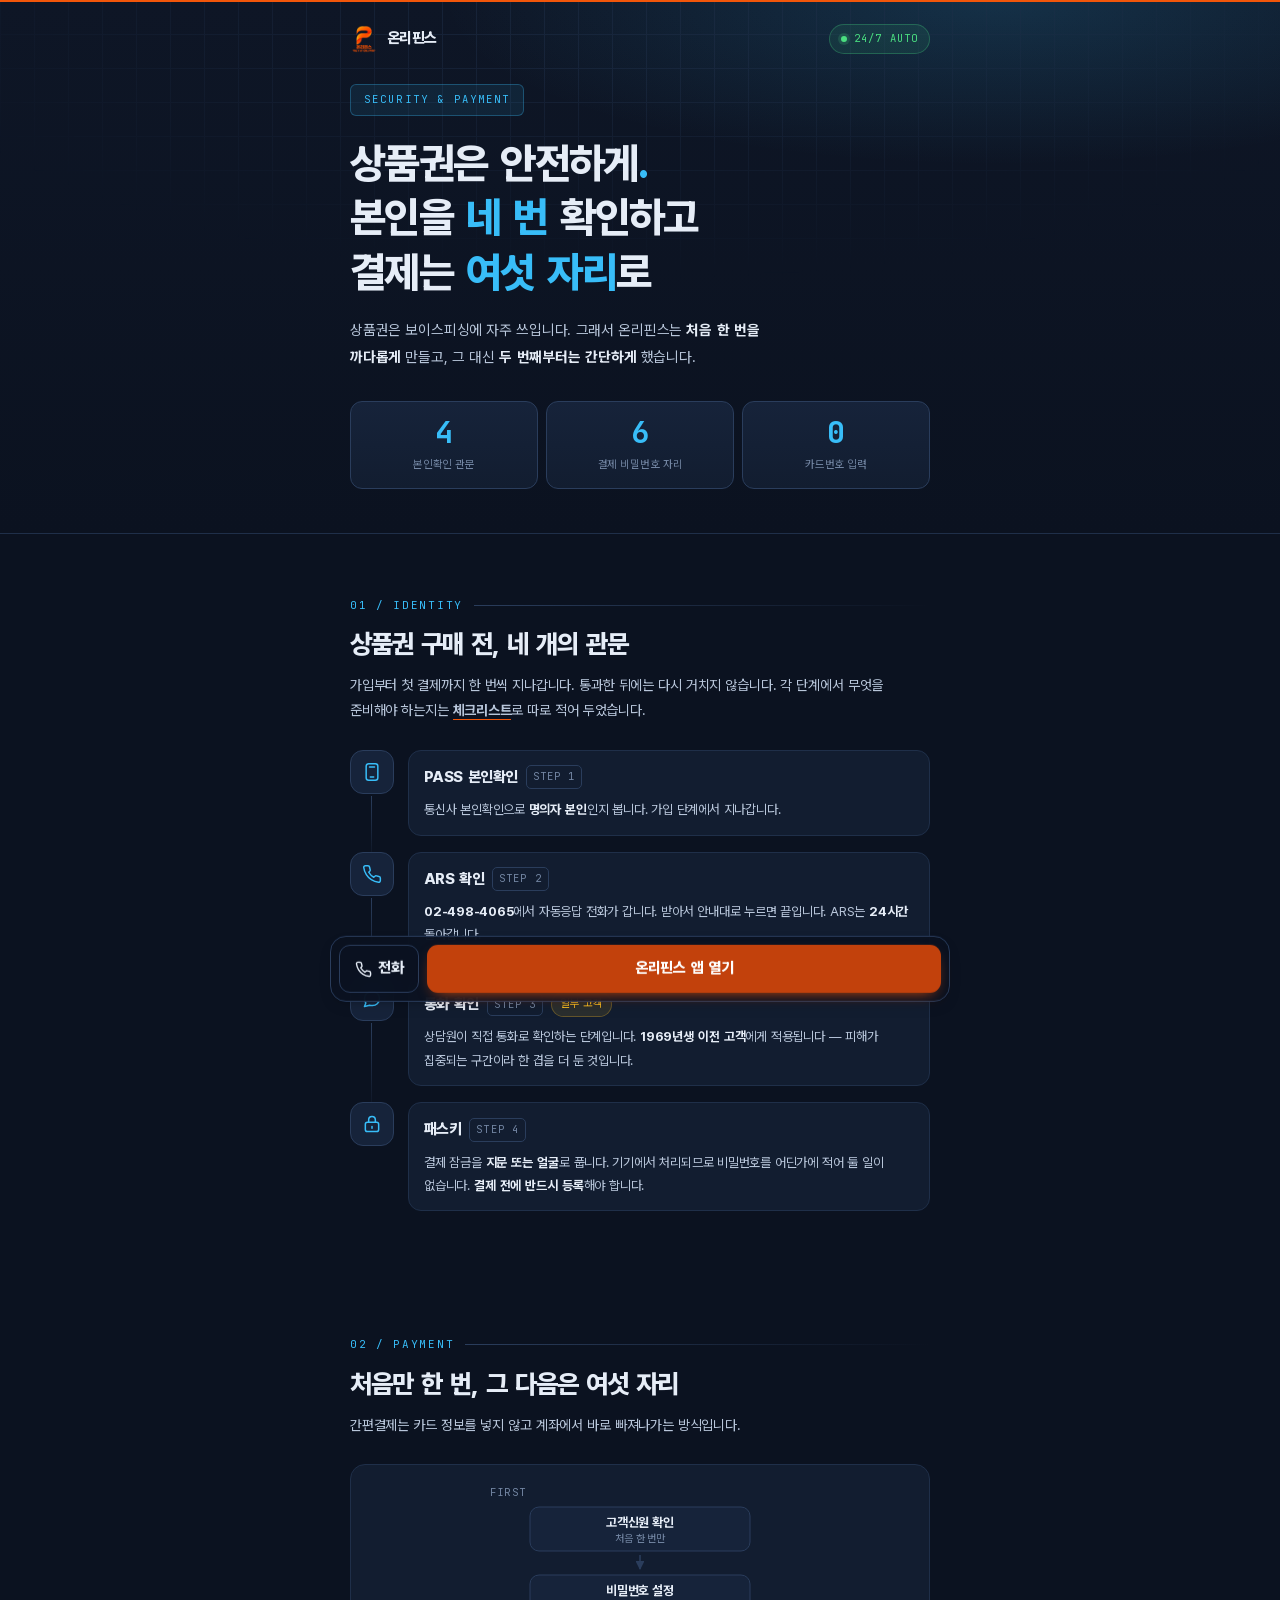
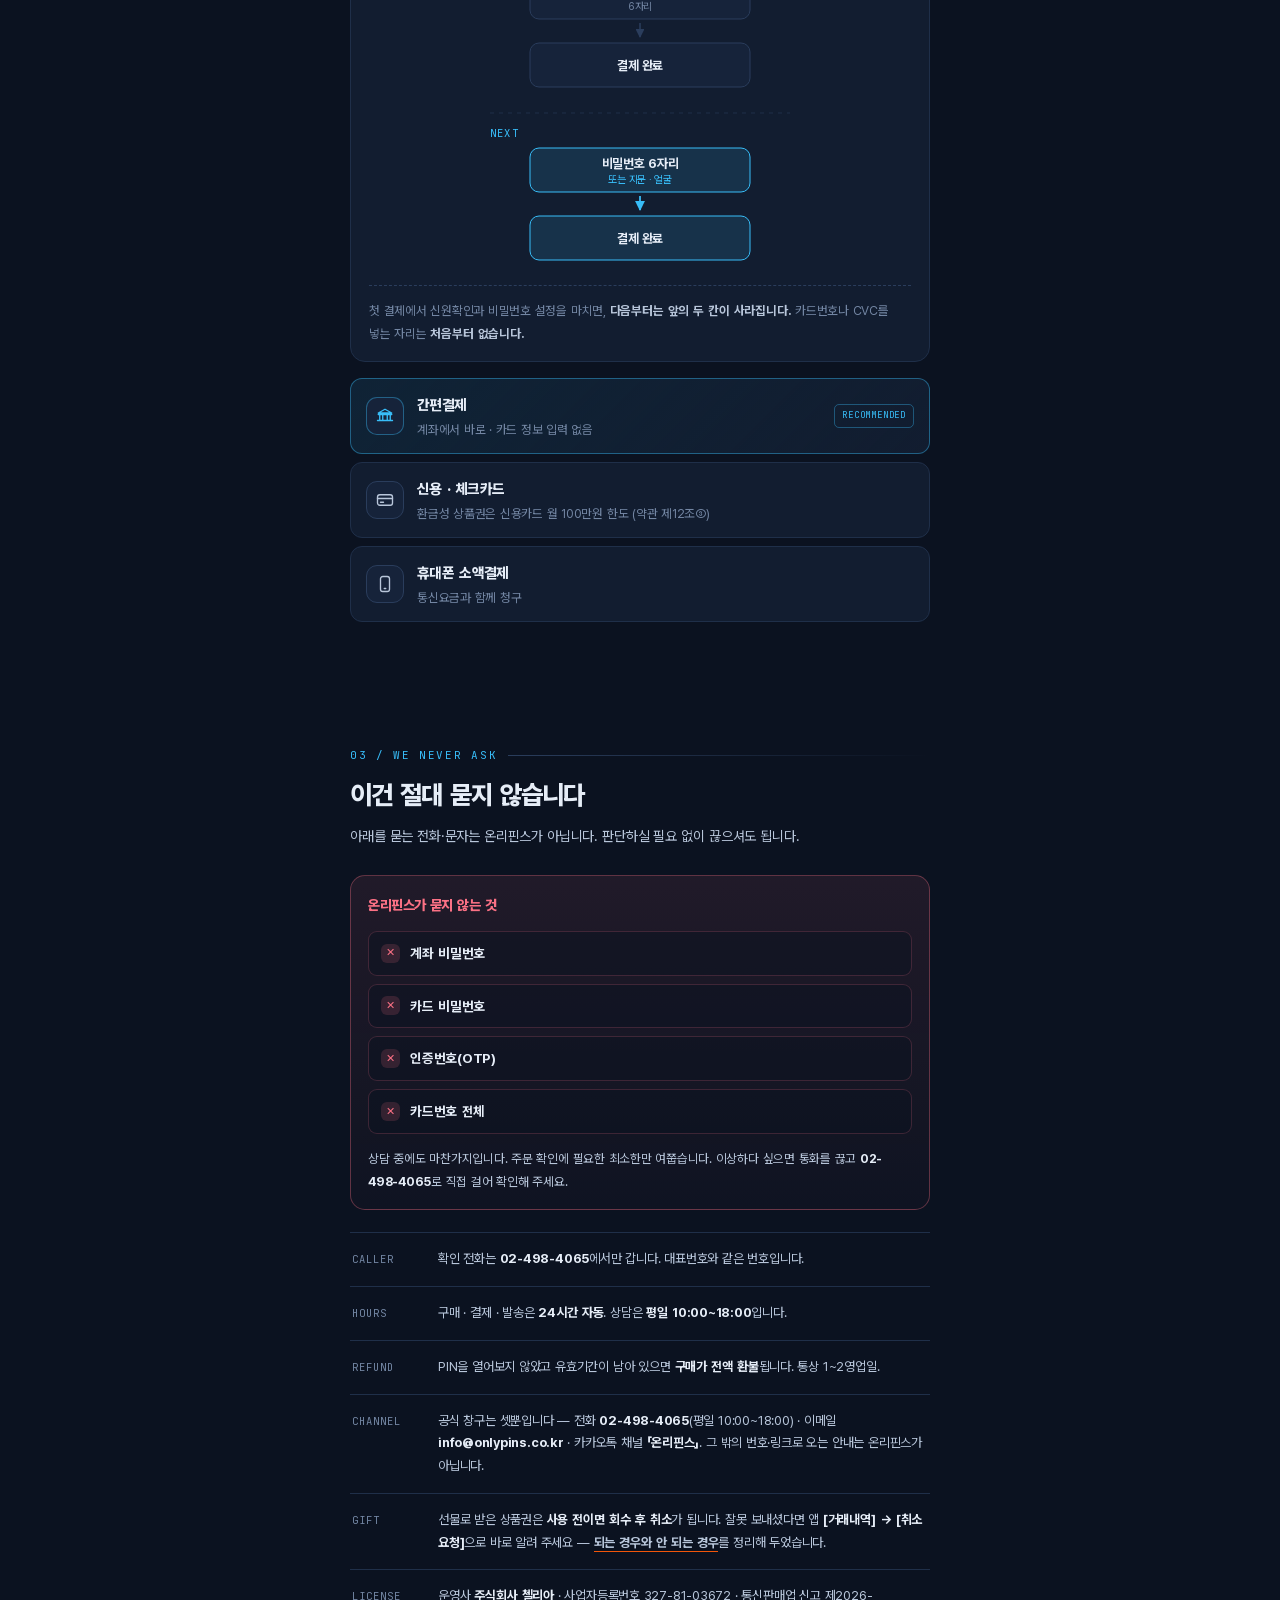
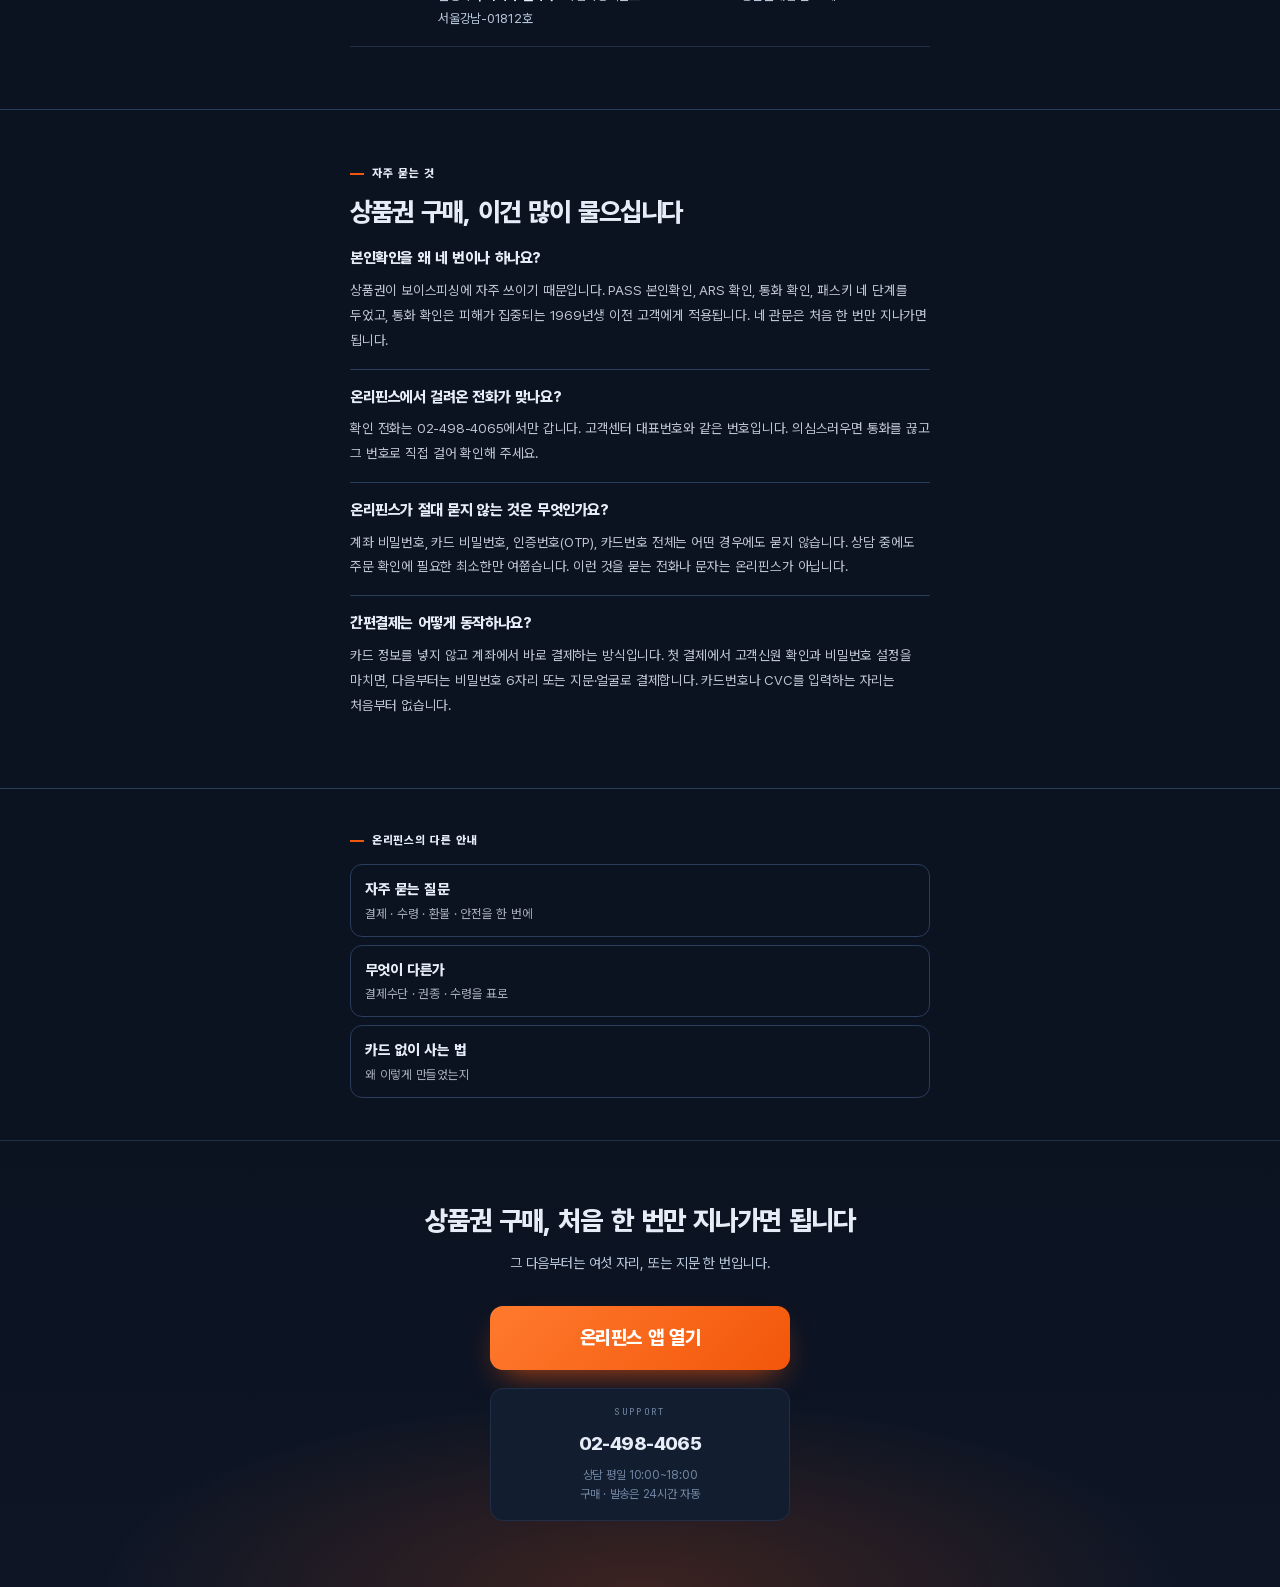
==== commit f230eb65: "Add files via upload" ====
--- a/index.html
+++ b/index.html
@@ -4,8 +4,18 @@
 <meta charset="utf-8">
 <meta name="viewport" content="width=device-width, initial-scale=1, viewport-fit=cover">
 
-<title>상품권 안전하게 구매하기 — 본인확인 4단계와 간편결제 | 온리핀스</title>
-<meta name="description" content="온리핀스는 PASS 인증·ARS 확인·통화 확인·패스키로 본인을 네 번 확인합니다. 간편결제는 카드 정보 없이 계좌에서, 처음 한 번 신원확인 뒤에는 비밀번호 6자리. 계좌 비밀번호와 OTP는 어떤 경우에도 묻지 않습니다.">
+<!-- GA4 — 측정 ID 정본은 _사이트파일.mjs 의 GA4_ID 하나다. 여기에 값을 적지 말 것. -->
+<script async src="https://www.googletagmanager.com/gtag/js?id=G-9EMR2JH7BD"></script>
+<script>
+  window.dataLayer = window.dataLayer || [];
+  function gtag(){dataLayer.push(arguments);}
+  gtag('js', new Date());
+  gtag('config', 'G-9EMR2JH7BD');
+</script>
+
+
+<title>상품권 안전하게 구매하기 — 본인확인 4단계 | 온리핀스</title>
+<meta name="description" content="상품권을 안전하게 사려면 — 온리핀스는 PASS 인증·ARS 확인·통화 확인·패스키로 본인을 네 번 확인합니다. 간편결제는 카드 정보 없이 계좌에서, 처음 한 번 신원확인 뒤에는 비밀번호 6자리. 계좌 비밀번호와 OTP는 어떤 경우에도 묻지 않습니다.">
 <meta name="keywords" content="상품권 안전,안전한 상품권 구매,상품권 보이스피싱,본인확인,PASS 인증,ARS 인증,패스키,간편결제 안전,모바일상품권,온리핀스">
 <meta name="robots" content="index, follow, max-image-preview:large">
 <meta name="theme-color" content="#0b1220">
@@ -17,14 +27,14 @@
      ⚠️ 지우면 소유확인이 풀려 Search Console 접근이 끊긴다. -->
 <meta name="google-site-verification" content="tQSWcEKbFO4FKMUNySO-YBs_RyIuwt_-PWj1wFrTC7w">
 <!--SEO:ABS-->
-<link rel="canonical" href="https://onlypinspr004.chalia4065.workers.dev/">
+<link rel="canonical" href="https://adpr0004.onlypins.co.kr/">
 <meta property="og:type" content="website">
 <meta property="og:site_name" content="온리핀스">
 <meta property="og:locale" content="ko_KR">
-<meta property="og:url" content="https://onlypinspr004.chalia4065.workers.dev/">
+<meta property="og:url" content="https://adpr0004.onlypins.co.kr/">
 <meta property="og:title" content="본인을 네 번 확인합니다 — 온리핀스 보안 구조">
 <meta property="og:description" content="PASS · ARS · 통화 · 패스키. 그리고 계좌 비밀번호와 OTP는 어떤 경우에도 묻지 않습니다.">
-<meta property="og:image" content="https://onlypinspr004.chalia4065.workers.dev/og-image.png">
+<meta property="og:image" content="https://adpr0004.onlypins.co.kr/og-image.png">
 <meta name="twitter:card" content="summary_large_image">
 
 <!-- 구조화 데이터 — 값은 앱 캡처(2026-08-11)·CS매뉴얼 V3.1·2줄문안 실측에서만 가져왔다. -->
@@ -34,11 +44,11 @@
   "@graph": [
     {
       "@type": "Organization",
-      "@id": "https://onlypinspr004.chalia4065.workers.dev/#org",
+      "@id": "https://adpr0004.onlypins.co.kr/#org",
       "name": "온리핀스",
       "alternateName": "ONLYPINS",
       "url": "https://onlypins.co.kr",
-      "logo": "https://onlypinspr004.chalia4065.workers.dev/og-image.png",
+      "logo": "https://adpr0004.onlypins.co.kr/og-image.png",
       "contactPoint": {
         "@type": "ContactPoint",
         "telephone": "+82-2-498-4065",
@@ -55,12 +65,12 @@
     },
     {
       "@type": "WebPage",
-      "@id": "https://onlypinspr004.chalia4065.workers.dev/#page",
-      "url": "https://onlypinspr004.chalia4065.workers.dev/",
-      "name": "상품권 안전하게 구매하기 — 본인확인 4단계와 간편결제 | 온리핀스",
+      "@id": "https://adpr0004.onlypins.co.kr/#page",
+      "url": "https://adpr0004.onlypins.co.kr/",
+      "name": "상품권 안전하게 구매하기 — 본인확인 4단계 | 온리핀스",
       "description": "PASS 인증·ARS 확인·통화 확인·패스키로 본인을 확인하고, 간편결제는 처음 한 번 신원확인 뒤 비밀번호 6자리로 결제합니다.",
       "inLanguage": "ko-KR",
-      "isPartOf": { "@id": "https://onlypinspr004.chalia4065.workers.dev/#org" }
+      "isPartOf": { "@id": "https://adpr0004.onlypins.co.kr/#org" }
     },
     {
       "@type": "FAQPage",
@@ -107,11 +117,11 @@
 /* 자동 생성 — python _폰트빌드.py 004-보안
    이 페이지에 실제로 쓰인 글자만 남긴 서브셋이다. 손으로 고치지 말 것.
    본문 글자가 바뀌면 아래 해시가 달라진다 → _검증.mjs 가 「낡았다」로 잡는다.
-   charset-sha: fd514c8aefc1cd37
-   글자 414자 · 폰트 2종 · 합계 103.3KB (base64 는 약 1.33배) */
+   charset-sha: 98021dae255b2275
+   글자 413자 · 폰트 2종 · 합계 103.2KB (base64 는 약 1.33배) */
 @font-face{
   font-family:'Pretendard';
-  src:url([data-uri]) format('woff2');
+  src:url([data-uri]) format('woff2');
   font-weight:100 900; font-style:normal; font-display:block;
 }
 @font-face{
@@ -603,7 +613,7 @@
 
     <span class="tag mono">SECURITY &amp; PAYMENT</span>
 
-    <h1>본인을 <span class="c">네 번</span> 확인하고<br>결제는 <span class="c">여섯 자리</span>로 끝냅니다</h1>
+    <h1>상품권은 안전하게<span class="c">.</span><br>본인을 <span class="c">네 번</span> 확인하고<br>결제는 <span class="c">여섯 자리</span>로</h1>
 
     <p class="lede">
       상품권은 보이스피싱에 자주 쓰입니다.
@@ -625,10 +635,10 @@
 <section>
   <div class="wrap">
     <div class="lbl mono">01 / IDENTITY</div>
-    <h2>네 개의 관문</h2>
+    <h2>상품권 구매 전, 네 개의 관문</h2>
     <p class="sub">가입부터 첫 결제까지 한 번씩 지나갑니다. 통과한 뒤에는 다시 거치지 않습니다.
       각 단계에서 무엇을 준비해야 하는지는
-      <a class="xl" href="https://onlypinspr008.chalia4065.workers.dev/">체크리스트</a>로 따로 적어 두었습니다.</p>
+      <a class="xl" href="https://adpr0008.onlypins.co.kr/">체크리스트</a>로 따로 적어 두었습니다.</p>
 
     <div class="gates">
       <div class="gate">
@@ -832,7 +842,7 @@
         <span class="fk mono">GIFT</span>
         <span class="fv">선물로 받은 상품권은 <b>사용 전이면 회수 후 취소</b>가 됩니다.
           잘못 보내셨다면 앱 <b>[거래내역] → [취소 요청]</b>으로 바로 알려 주세요 —
-          <a class="xl" href="https://onlypinspr005.chalia4065.workers.dev/">되는 경우와 안 되는 경우</a>를 정리해 두었습니다.</span>
+          <a class="xl" href="https://adpr0005.onlypins.co.kr/">되는 경우와 안 되는 경우</a>를 정리해 두었습니다.</span>
       </div>
       <div class="fact">
         <span class="fk mono">LICENSE</span>
@@ -846,7 +856,7 @@
 <section class="ufaq">
   <div class="wrap">
     <div class="ufaq-h">자주 묻는 것</div>
-    <h2>이건 많이 물으십니다</h2>
+    <h2>상품권 구매, 이건 많이 물으십니다</h2>
     <dl>
       <dt>본인확인을 왜 네 번이나 하나요?</dt>
       <dd>상품권이 보이스피싱에 자주 쓰이기 때문입니다. PASS 본인확인, ARS 확인, 통화 확인, 패스키 네 단계를 두었고, 통화 확인은 피해가 집중되는 1969년생 이전 고객에게 적용됩니다. 네 관문은 처음 한 번만 지나가면 됩니다.</dd>
@@ -864,9 +874,9 @@
   <div class="wrap">
     <div class="usib-h">온리핀스의 다른 안내</div>
     <ul class="usib-l">
-      <li><a href="https://onlypinspr005.chalia4065.workers.dev/"><b>자주 묻는 질문</b><span>결제 · 수령 · 환불 · 안전을 한 번에</span></a></li>
-      <li><a href="https://onlypinspr006.chalia4065.workers.dev/"><b>무엇이 다른가</b><span>결제수단 · 권종 · 수령을 표로</span></a></li>
-      <li><a href="https://onlypinspr007.chalia4065.workers.dev/"><b>카드 없이 사는 법</b><span>왜 이렇게 만들었는지</span></a></li>
+      <li><a href="https://adpr0005.onlypins.co.kr/"><b>자주 묻는 질문</b><span>결제 · 수령 · 환불 · 안전을 한 번에</span></a></li>
+      <li><a href="https://adpr0006.onlypins.co.kr/"><b>무엇이 다른가</b><span>결제수단 · 권종 · 수령을 표로</span></a></li>
+      <li><a href="https://adpr0007.onlypins.co.kr/"><b>카드 없이 사는 법</b><span>왜 이렇게 만들었는지</span></a></li>
     </ul>
   </div>
 </nav>
@@ -874,7 +884,7 @@
 <!-- ── CTA ──────────────────────────────── -->
 <section class="cta">
   <div class="wrap">
-    <h2>처음 한 번만 지나가면 됩니다</h2>
+    <h2>상품권 구매, 처음 한 번만 지나가면 됩니다</h2>
     <p class="s">
       그 다음부터는 여섯 자리, 또는 지문 한 번입니다.
     </p>
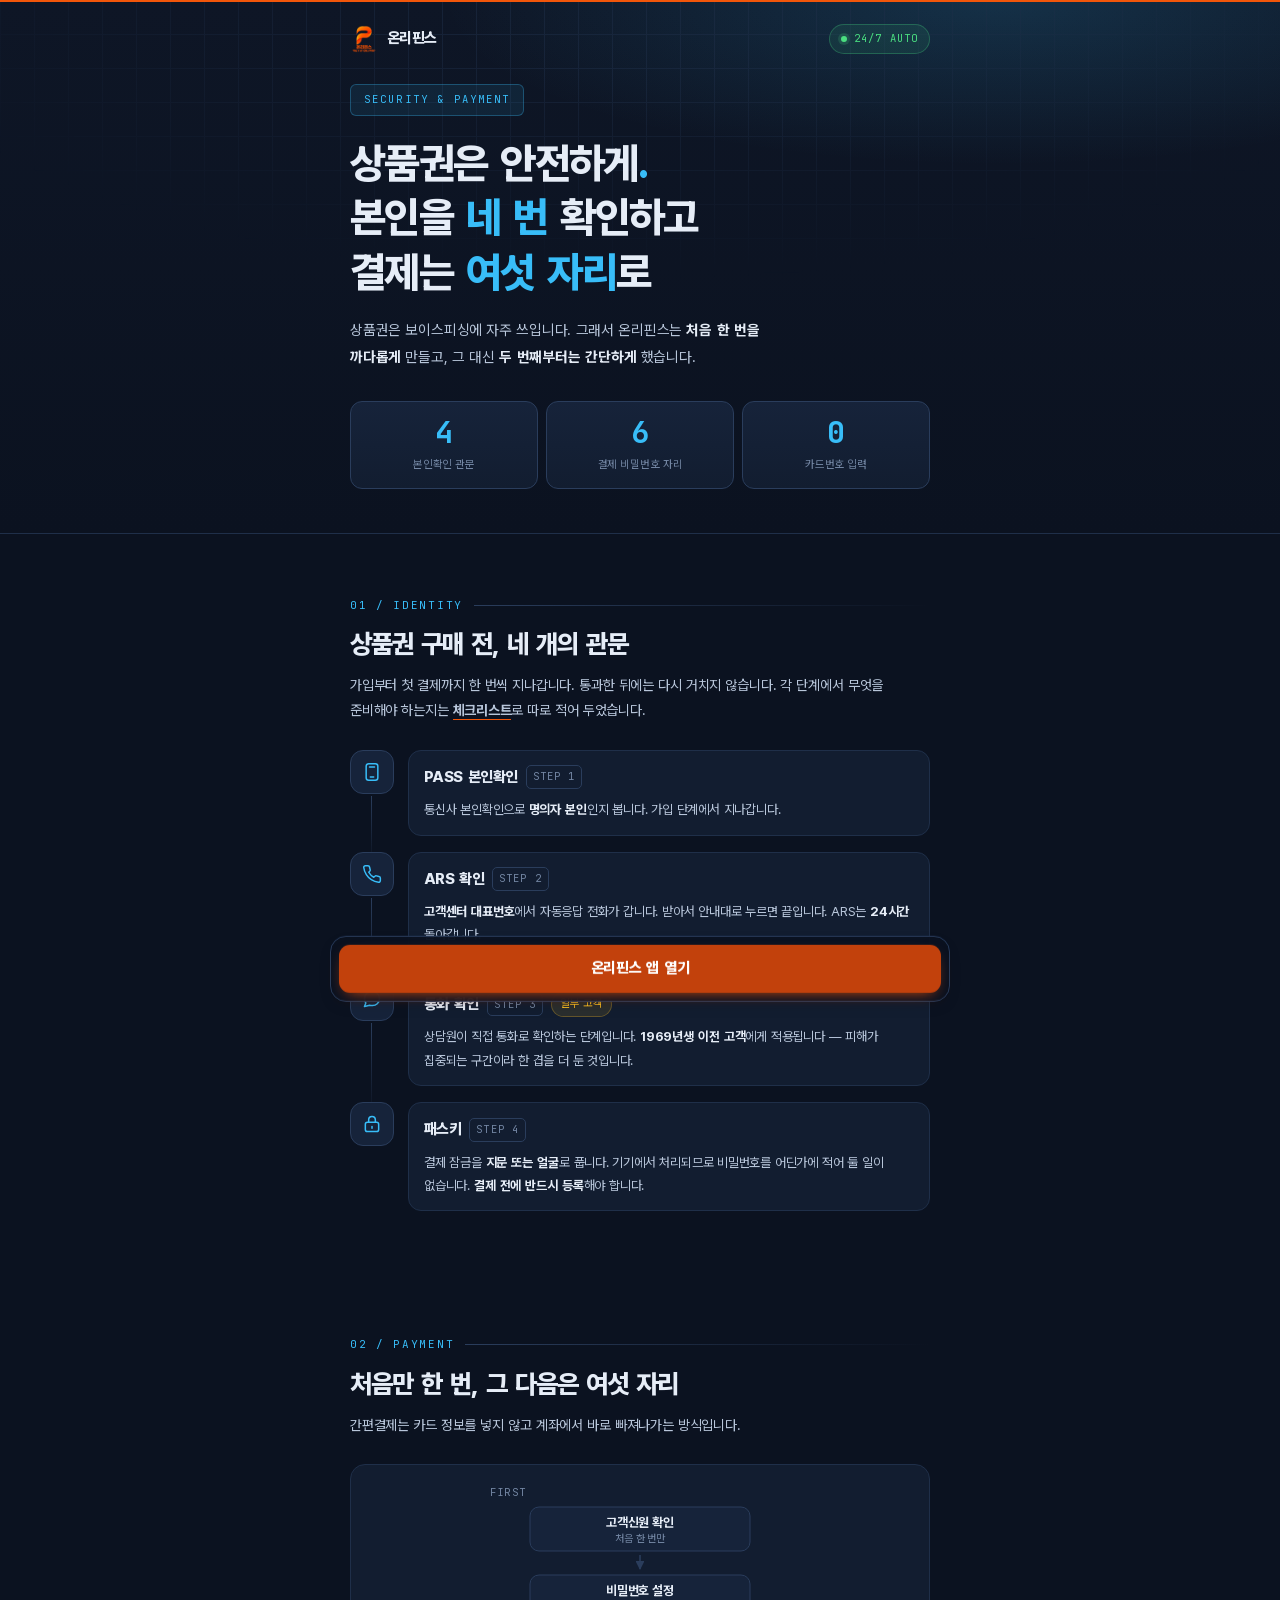
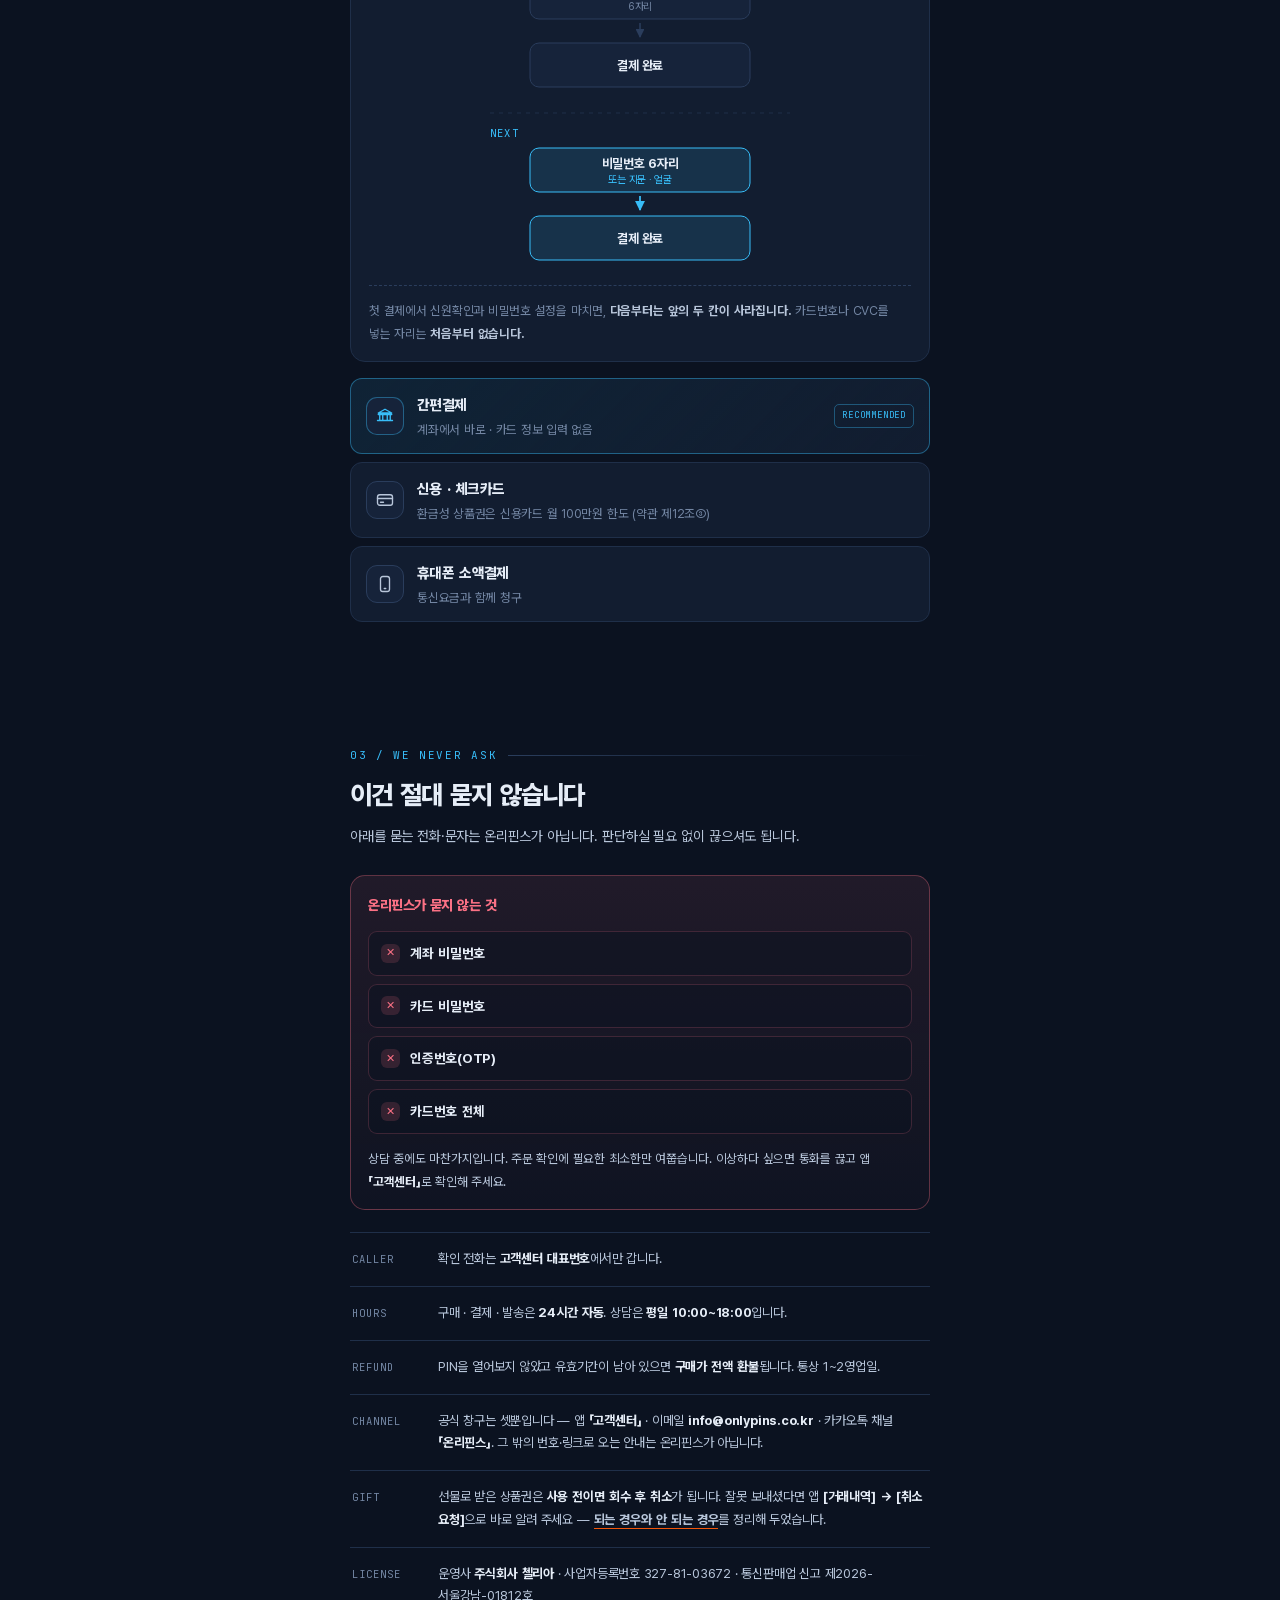
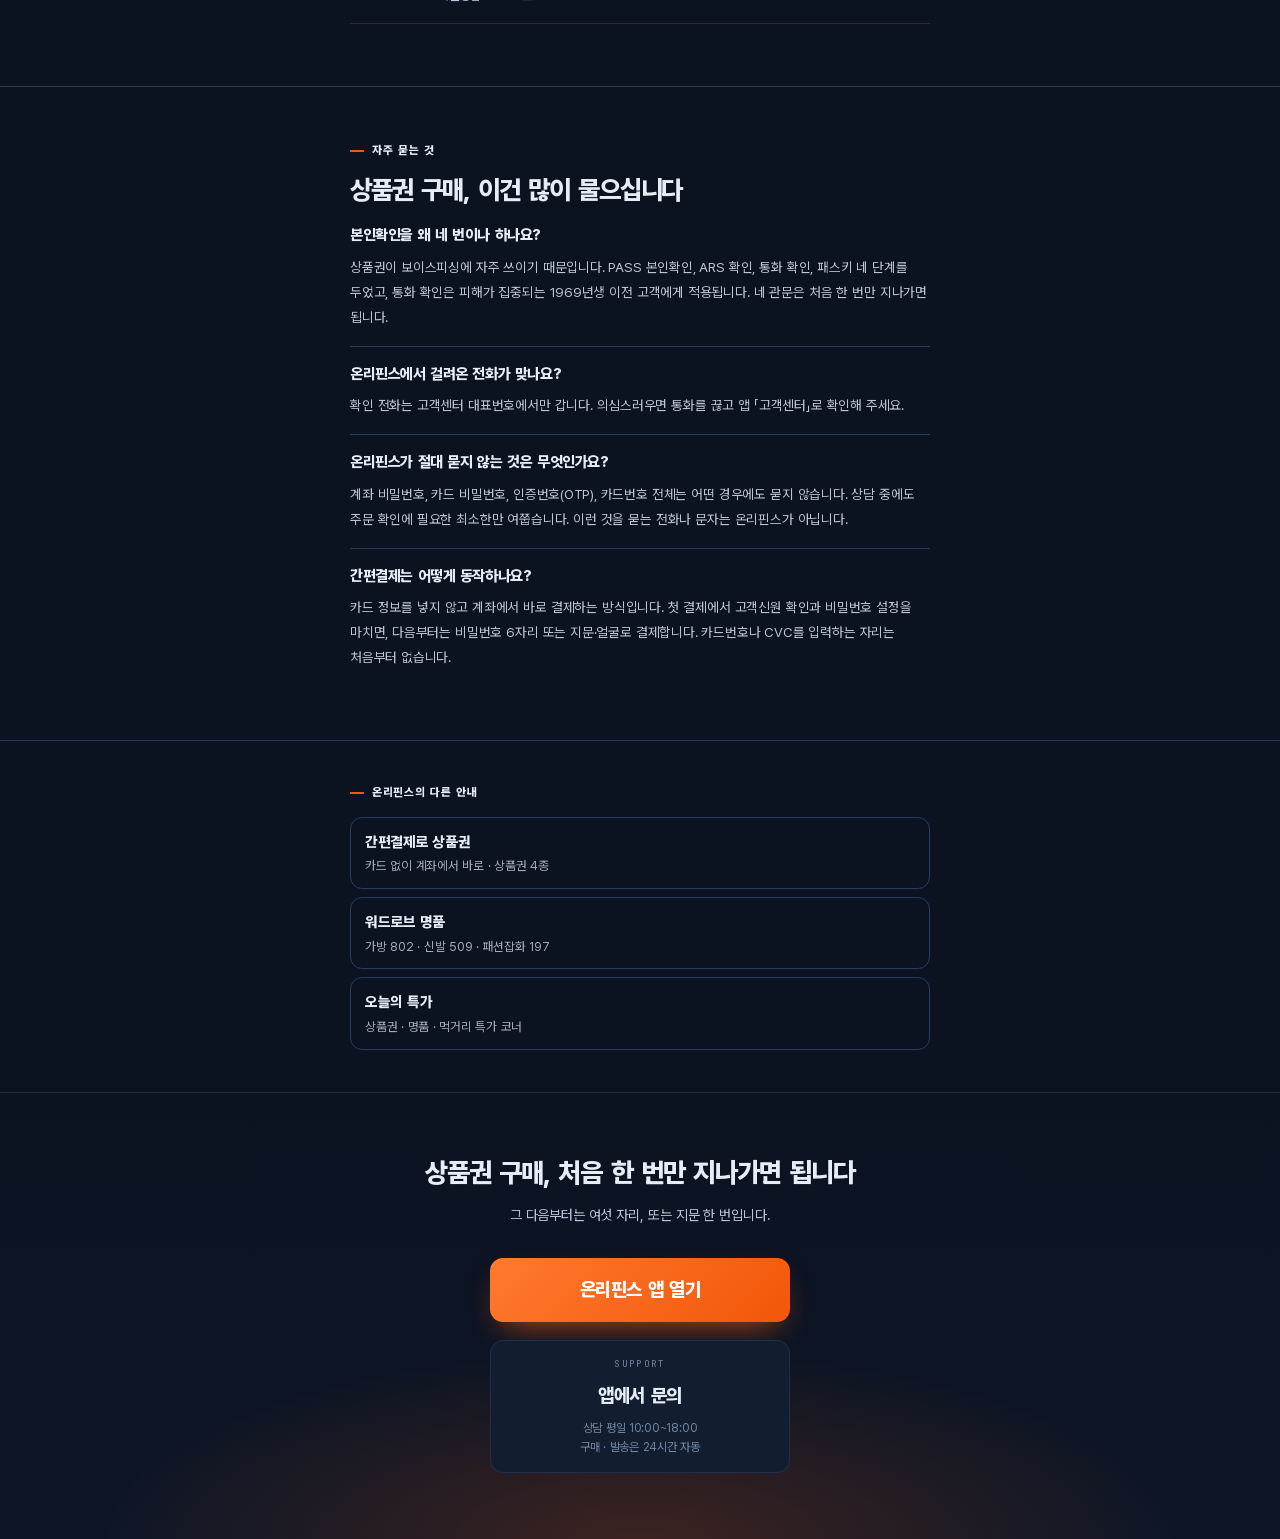
==== commit 9c25898c: "Add files via upload" ====
--- a/index.html
+++ b/index.html
@@ -23,9 +23,10 @@
      크롤러가 «가져갈 수 있는 주소»여야 한다. 주소를 바꾸지 말 것(다시 크롤될 때까지 그대로). -->
 <link rel="icon" type="image/png" sizes="96x96" href="/favicon.png">
 <link rel="apple-touch-icon" href="/apple-touch-icon.png">
-<!-- 사이트 소유확인 — 검색엔진 콘솔용. 공개 노출이 전제인 확인 토큰이라 비밀값이 아니다.
-     ⚠️ 지우면 소유확인이 풀려 Search Console 접근이 끊긴다. -->
-<meta name="google-site-verification" content="tQSWcEKbFO4FKMUNySO-YBs_RyIuwt_-PWj1wFrTC7w">
+<!-- 사이트 소유확인 — 검색엔진 콘솔용. 공개 노출이 전제인 확인 토큰이라 비밀값이 아니다.
+     ⚠️ 지우면 소유확인이 풀려 Search Console 접근이 끊긴다. 값은 _사이트파일.mjs 의 GSV 표에서 온다. -->
+<meta name="google-site-verification" content="tQSWcEKbFO4FKMUNySO-YBs_RyIuwt_-PWj1wFrTC7w">
+<meta name="google-site-verification" content="-GleRrF3YU4qh0jkxEr4fKm2OeDsyp7maoGALSA-G4Q">
 <!--SEO:ABS-->
 <link rel="canonical" href="https://adpr0004.onlypins.co.kr/">
 <meta property="og:type" content="website">
@@ -64,12 +65,21 @@
       }
     },
     {
+      "@type": "BreadcrumbList",
+      "itemListElement": [
+        { "@type": "ListItem", "position": 1, "name": "온리핀스", "item": "https://onlypins.co.kr" },
+        { "@type": "ListItem", "position": 2, "name": "안전하게 구매하기", "item": "https://adpr0004.onlypins.co.kr/" }
+      ]
+    },
+    {
       "@type": "WebPage",
       "@id": "https://adpr0004.onlypins.co.kr/#page",
       "url": "https://adpr0004.onlypins.co.kr/",
       "name": "상품권 안전하게 구매하기 — 본인확인 4단계 | 온리핀스",
       "description": "PASS 인증·ARS 확인·통화 확인·패스키로 본인을 확인하고, 간편결제는 처음 한 번 신원확인 뒤 비밀번호 6자리로 결제합니다.",
       "inLanguage": "ko-KR",
+      "datePublished": "2026-09-09",
+      "dateModified": "2026-09-09",
       "isPartOf": { "@id": "https://adpr0004.onlypins.co.kr/#org" }
     },
     {
@@ -88,7 +98,7 @@
           "name": "온리핀스에서 걸려온 전화가 맞나요?",
           "acceptedAnswer": {
             "@type": "Answer",
-            "text": "확인 전화는 02-498-4065에서만 갑니다. 고객센터 대표번호와 같은 번호입니다. 의심스러우면 통화를 끊고 그 번호로 직접 걸어 확인해 주세요."
+            "text": "확인 전화는 고객센터 대표번호에서만 갑니다. 의심스러우면 통화를 끊고 앱 「고객센터」로 확인해 주세요."
           }
         },
         {
@@ -117,11 +127,11 @@
 /* 자동 생성 — python _폰트빌드.py 004-보안
    이 페이지에 실제로 쓰인 글자만 남긴 서브셋이다. 손으로 고치지 말 것.
    본문 글자가 바뀌면 아래 해시가 달라진다 → _검증.mjs 가 「낡았다」로 잡는다.
-   charset-sha: 98021dae255b2275
-   글자 413자 · 폰트 2종 · 합계 103.2KB (base64 는 약 1.33배) */
+   charset-sha: 784880d7f38448dd
+   글자 417자 · 폰트 2종 · 합계 103.3KB (base64 는 약 1.33배) */
 @font-face{
   font-family:'Pretendard';
-  src:url([data-uri]) format('woff2');
+  src:url([data-uri]) format('woff2');
   font-weight:100 900; font-style:normal; font-display:block;
 }
 @font-face{
@@ -467,6 +477,8 @@
   font-size:15px; font-weight:800; letter-spacing:-.02em;
   text-decoration:none; border-radius:11px;
 }
+/* ⛔ 2026-09-10 Master 지시로 고정 바의 «전화» 버튼을 뺐다 — 전화 연결·번호를 전부 없앴다.
+   규칙은 남겨 둔다: 되살릴 때 대비 · 지워도 얻는 것이 없다(어차피 쓰는 곳이 없으면 안 그려진다). */
 .ubar .ub-tel{
   flex:0 0 auto; padding:0 15px;
   color:var(--u-ink); background:transparent;
@@ -580,6 +592,15 @@
   section{animation:none !important; transform:none !important}
 }
 </style>
+<script type="application/ld+json">
+{
+  "@context": "https://schema.org",
+  "@type": "WebSite",
+  "name": "온리핀스",
+  "url": "https://adpr0004.onlypins.co.kr/",
+  "publisher": { "@type": "Organization", "name": "온리핀스", "url": "https://onlypins.co.kr" }
+}
+</script>
 </head>
 
 <body>
@@ -660,7 +681,7 @@
             <span class="gcode mono">STEP 2</span>
           </div>
           <div class="gdesc">
-            <b>02-498-4065</b>에서 자동응답 전화가 갑니다. 받아서 안내대로 누르면 끝입니다.
+            <b>고객센터 대표번호</b>에서 자동응답 전화가 갑니다. 받아서 안내대로 누르면 끝입니다.
             ARS는 <b>24시간</b> 돌아갑니다.
           </div>
         </div>
@@ -815,14 +836,14 @@
       </div>
       <div class="f">
         상담 중에도 마찬가지입니다. 주문 확인에 필요한 최소한만 여쭙습니다.
-        이상하다 싶으면 통화를 끊고 <b>02-498-4065</b>로 직접 걸어 확인해 주세요.
+        이상하다 싶으면 통화를 끊고 앱 <b>「고객센터」</b>로 확인해 주세요.
       </div>
     </div>
 
     <div class="facts">
       <div class="fact">
         <span class="fk mono">CALLER</span>
-        <span class="fv">확인 전화는 <b>02-498-4065</b>에서만 갑니다. 대표번호와 같은 번호입니다.</span>
+        <span class="fv">확인 전화는 <b>고객센터 대표번호</b>에서만 갑니다.</span>
       </div>
       <div class="fact">
         <span class="fk mono">HOURS</span>
@@ -834,7 +855,7 @@
       </div>
       <div class="fact">
         <span class="fk mono">CHANNEL</span>
-        <span class="fv">공식 창구는 셋뿐입니다 — 전화 <b>02-498-4065</b>(평일 10:00~18:00) ·
+        <span class="fv">공식 창구는 셋뿐입니다 — 앱 <b>「고객센터」</b> ·
           이메일 <b>info@onlypins.co.kr</b> · 카카오톡 채널 <b>「온리핀스」</b>.
           그 밖의 번호·링크로 오는 안내는 온리핀스가 아닙니다.</span>
       </div>
@@ -861,7 +882,7 @@
       <dt>본인확인을 왜 네 번이나 하나요?</dt>
       <dd>상품권이 보이스피싱에 자주 쓰이기 때문입니다. PASS 본인확인, ARS 확인, 통화 확인, 패스키 네 단계를 두었고, 통화 확인은 피해가 집중되는 1969년생 이전 고객에게 적용됩니다. 네 관문은 처음 한 번만 지나가면 됩니다.</dd>
       <dt>온리핀스에서 걸려온 전화가 맞나요?</dt>
-      <dd>확인 전화는 02-498-4065에서만 갑니다. 고객센터 대표번호와 같은 번호입니다. 의심스러우면 통화를 끊고 그 번호로 직접 걸어 확인해 주세요.</dd>
+      <dd>확인 전화는 고객센터 대표번호에서만 갑니다. 의심스러우면 통화를 끊고 앱 「고객센터」로 확인해 주세요.</dd>
       <dt>온리핀스가 절대 묻지 않는 것은 무엇인가요?</dt>
       <dd>계좌 비밀번호, 카드 비밀번호, 인증번호(OTP), 카드번호 전체는 어떤 경우에도 묻지 않습니다. 상담 중에도 주문 확인에 필요한 최소한만 여쭙습니다. 이런 것을 묻는 전화나 문자는 온리핀스가 아닙니다.</dd>
       <dt>간편결제는 어떻게 동작하나요?</dt>
@@ -874,9 +895,9 @@
   <div class="wrap">
     <div class="usib-h">온리핀스의 다른 안내</div>
     <ul class="usib-l">
-      <li><a href="https://adpr0005.onlypins.co.kr/"><b>자주 묻는 질문</b><span>결제 · 수령 · 환불 · 안전을 한 번에</span></a></li>
-      <li><a href="https://adpr0006.onlypins.co.kr/"><b>무엇이 다른가</b><span>결제수단 · 권종 · 수령을 표로</span></a></li>
-      <li><a href="https://adpr0007.onlypins.co.kr/"><b>카드 없이 사는 법</b><span>왜 이렇게 만들었는지</span></a></li>
+      <li><a href="https://adpr0001.onlypins.co.kr/"><b>간편결제로 상품권</b><span>카드 없이 계좌에서 바로 · 상품권 4종</span></a></li>
+      <li><a href="https://adpr0002.onlypins.co.kr/"><b>워드로브 명품</b><span>가방 802 · 신발 509 · 패션잡화 197</span></a></li>
+      <li><a href="https://adpr0003.onlypins.co.kr/"><b>오늘의 특가</b><span>상품권 · 명품 · 먹거리 특가 코너</span></a></li>
     </ul>
   </div>
 </nav>
@@ -893,7 +914,7 @@
 
     <div class="call">
       <div class="cl mono">SUPPORT</div>
-      <a class="cn" href="tel:0224984065">02-498-4065</a>
+      <a class="cn" href="https://onlypins.co.kr">앱에서 문의</a>
       <div class="ch">상담 평일 10:00~18:00<br>구매 · 발송은 24시간 자동</div>
     </div>
   </div>
@@ -910,13 +931,6 @@
 
 <div class="ubar" id="ubar">
   <div class="ubar-in">
-    <a class="ub-tel" href="tel:0224984065" aria-label="고객센터 02-498-4065 전화하기">
-      <svg viewBox="0 0 24 24" fill="none" stroke="currentColor" stroke-width="2"
-           stroke-linecap="round" stroke-linejoin="round" aria-hidden="true">
-        <path d="M22 16.9v3a2 2 0 0 1-2.2 2 19.8 19.8 0 0 1-8.6-3.1 19.5 19.5 0 0 1-6-6A19.8 19.8 0 0 1 2.1 4.2 2 2 0 0 1 4.1 2h3a2 2 0 0 1 2 1.7c.1 1 .4 1.9.7 2.8a2 2 0 0 1-.5 2.1L8.1 9.9a16 16 0 0 0 6 6l1.3-1.2a2 2 0 0 1 2.1-.5c.9.3 1.8.6 2.8.7a2 2 0 0 1 1.7 2z"/>
-      </svg>
-      <span>전화</span>
-    </a>
     <a class="ub-cta" href="https://onlypins.co.kr">온리핀스 앱 열기</a>
   </div>
 </div>
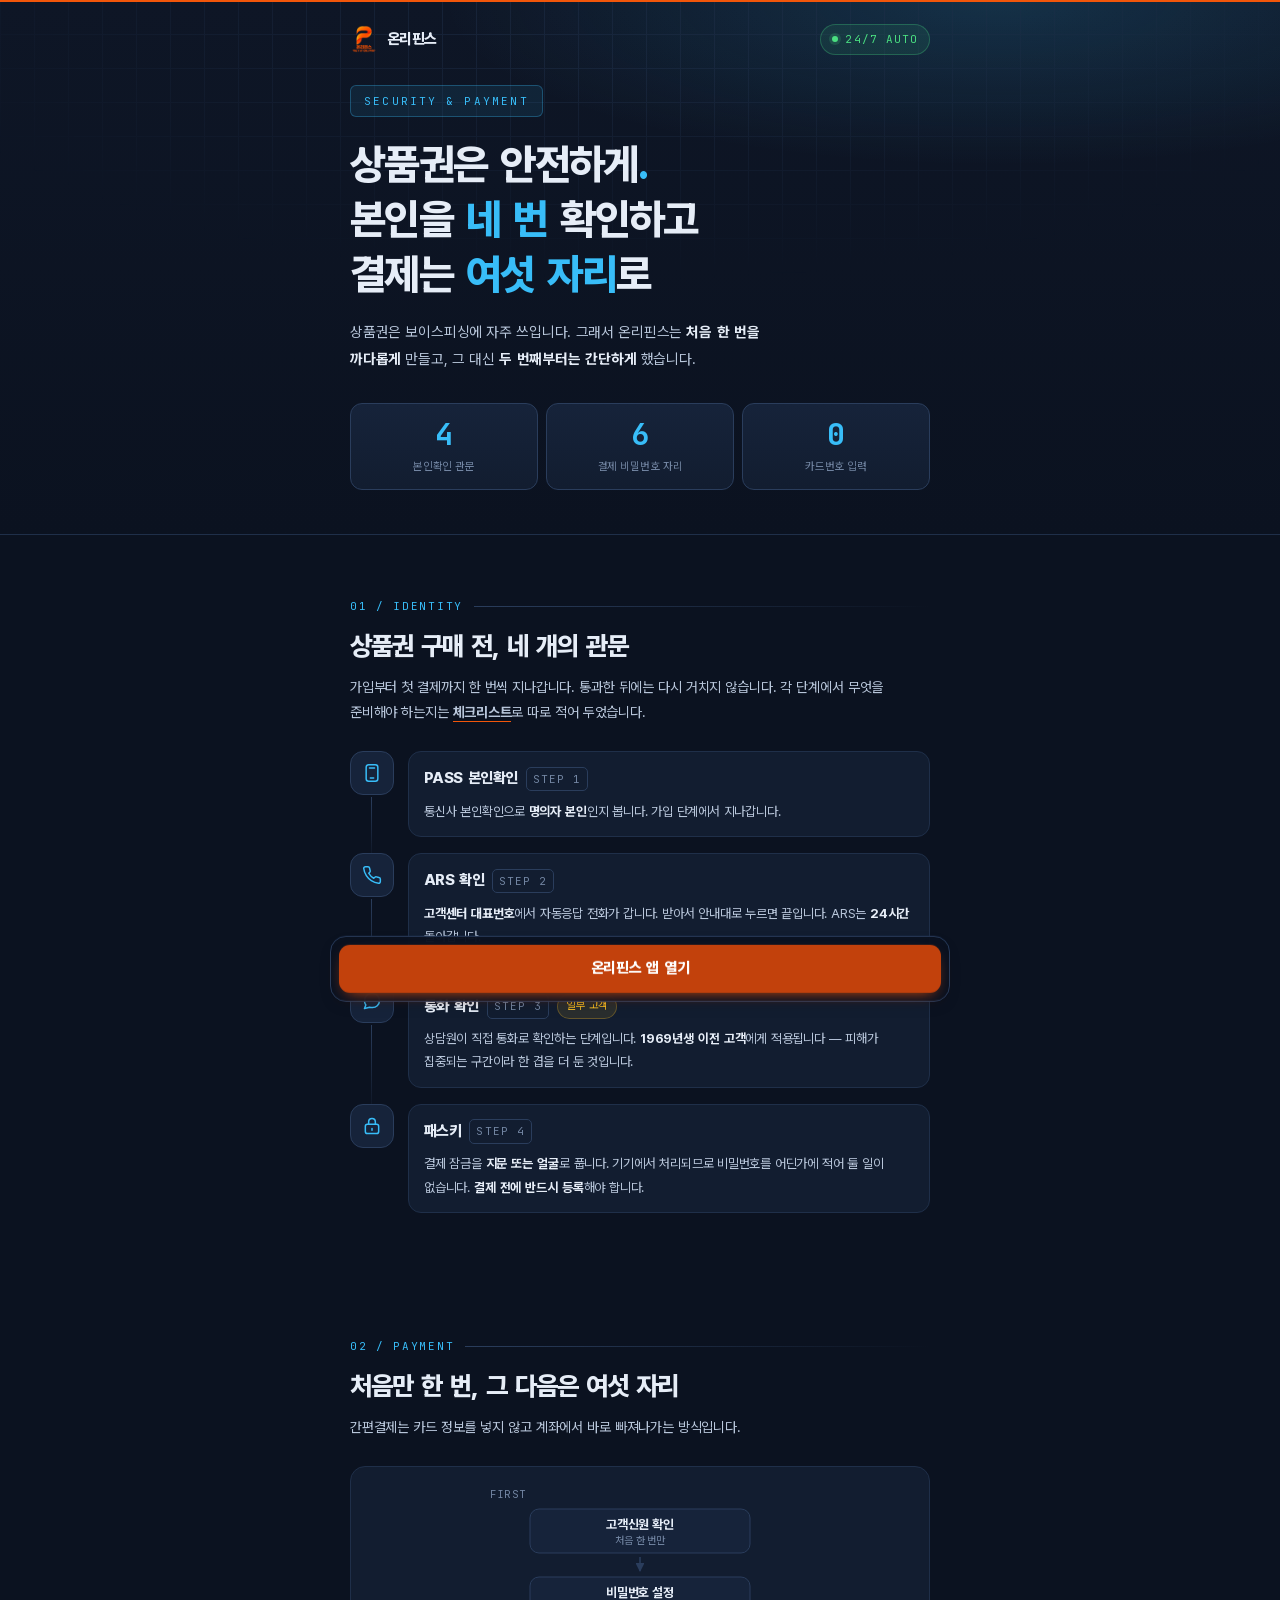
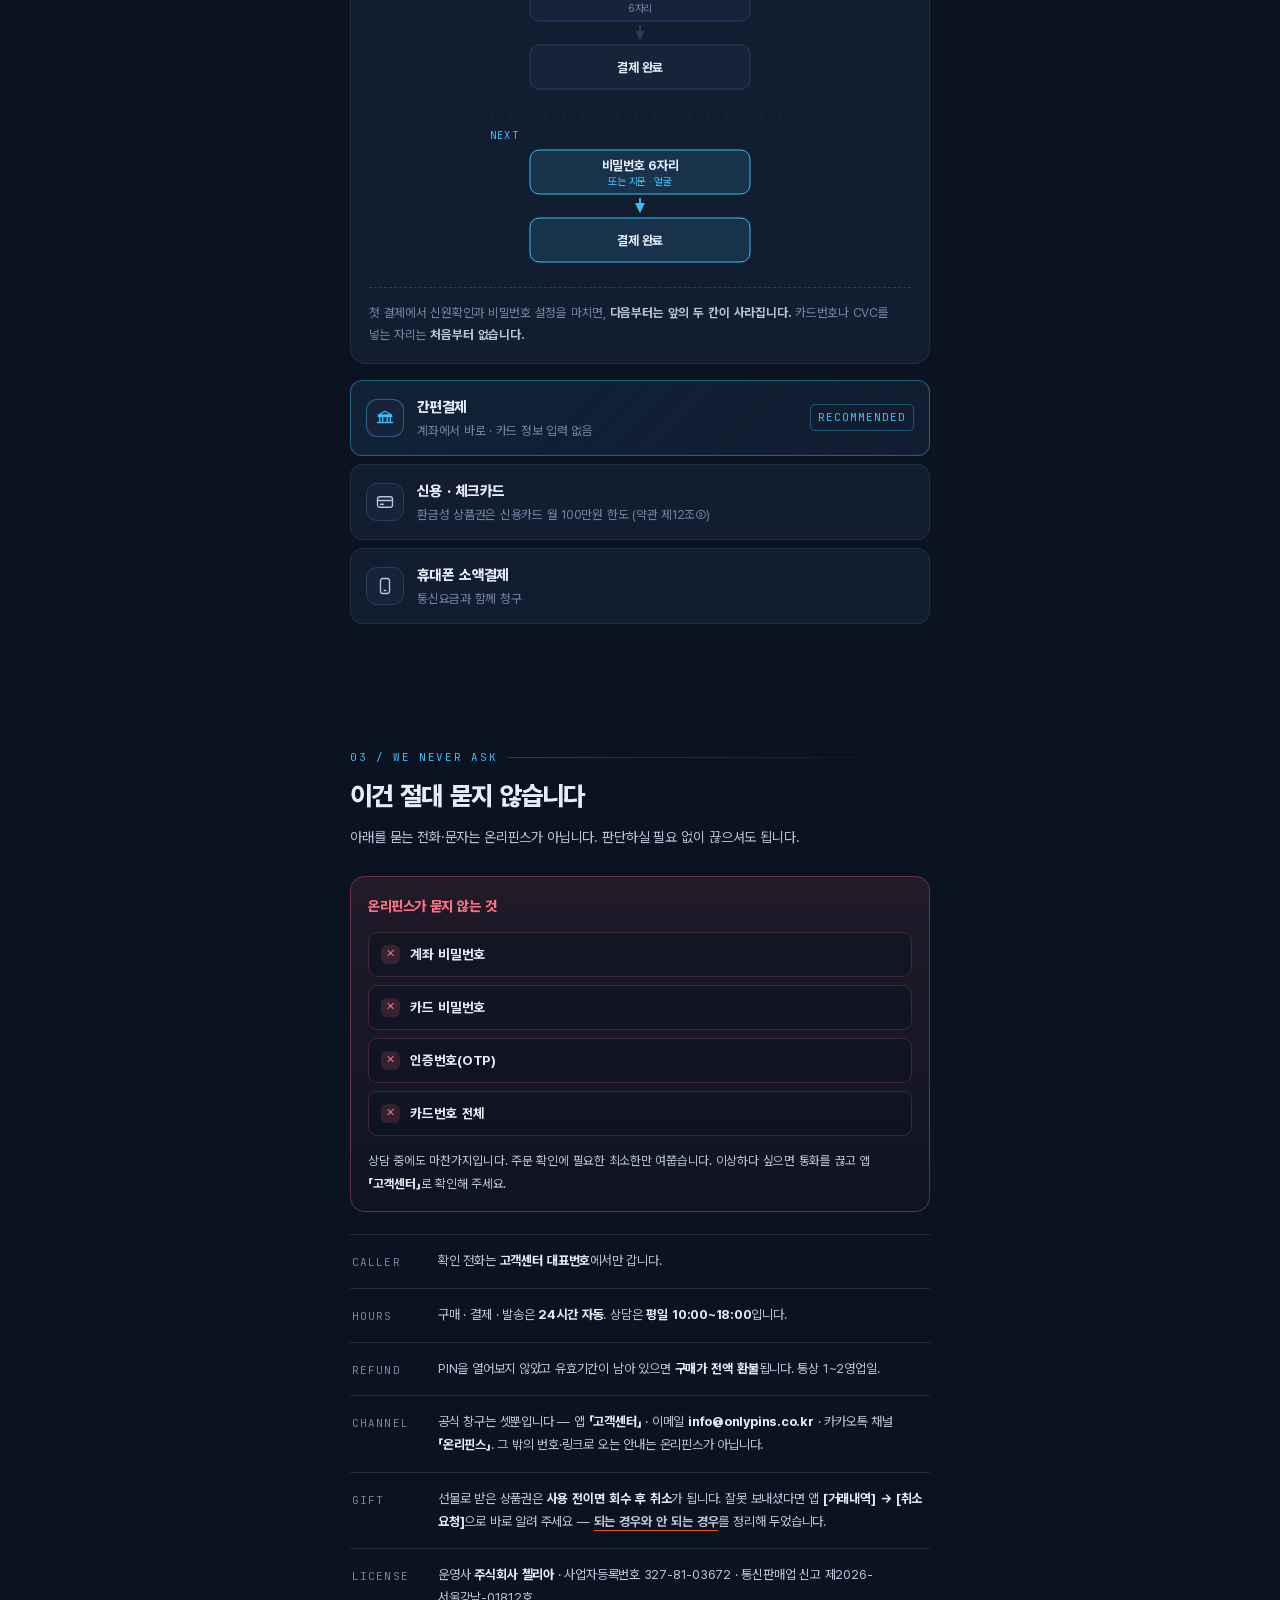
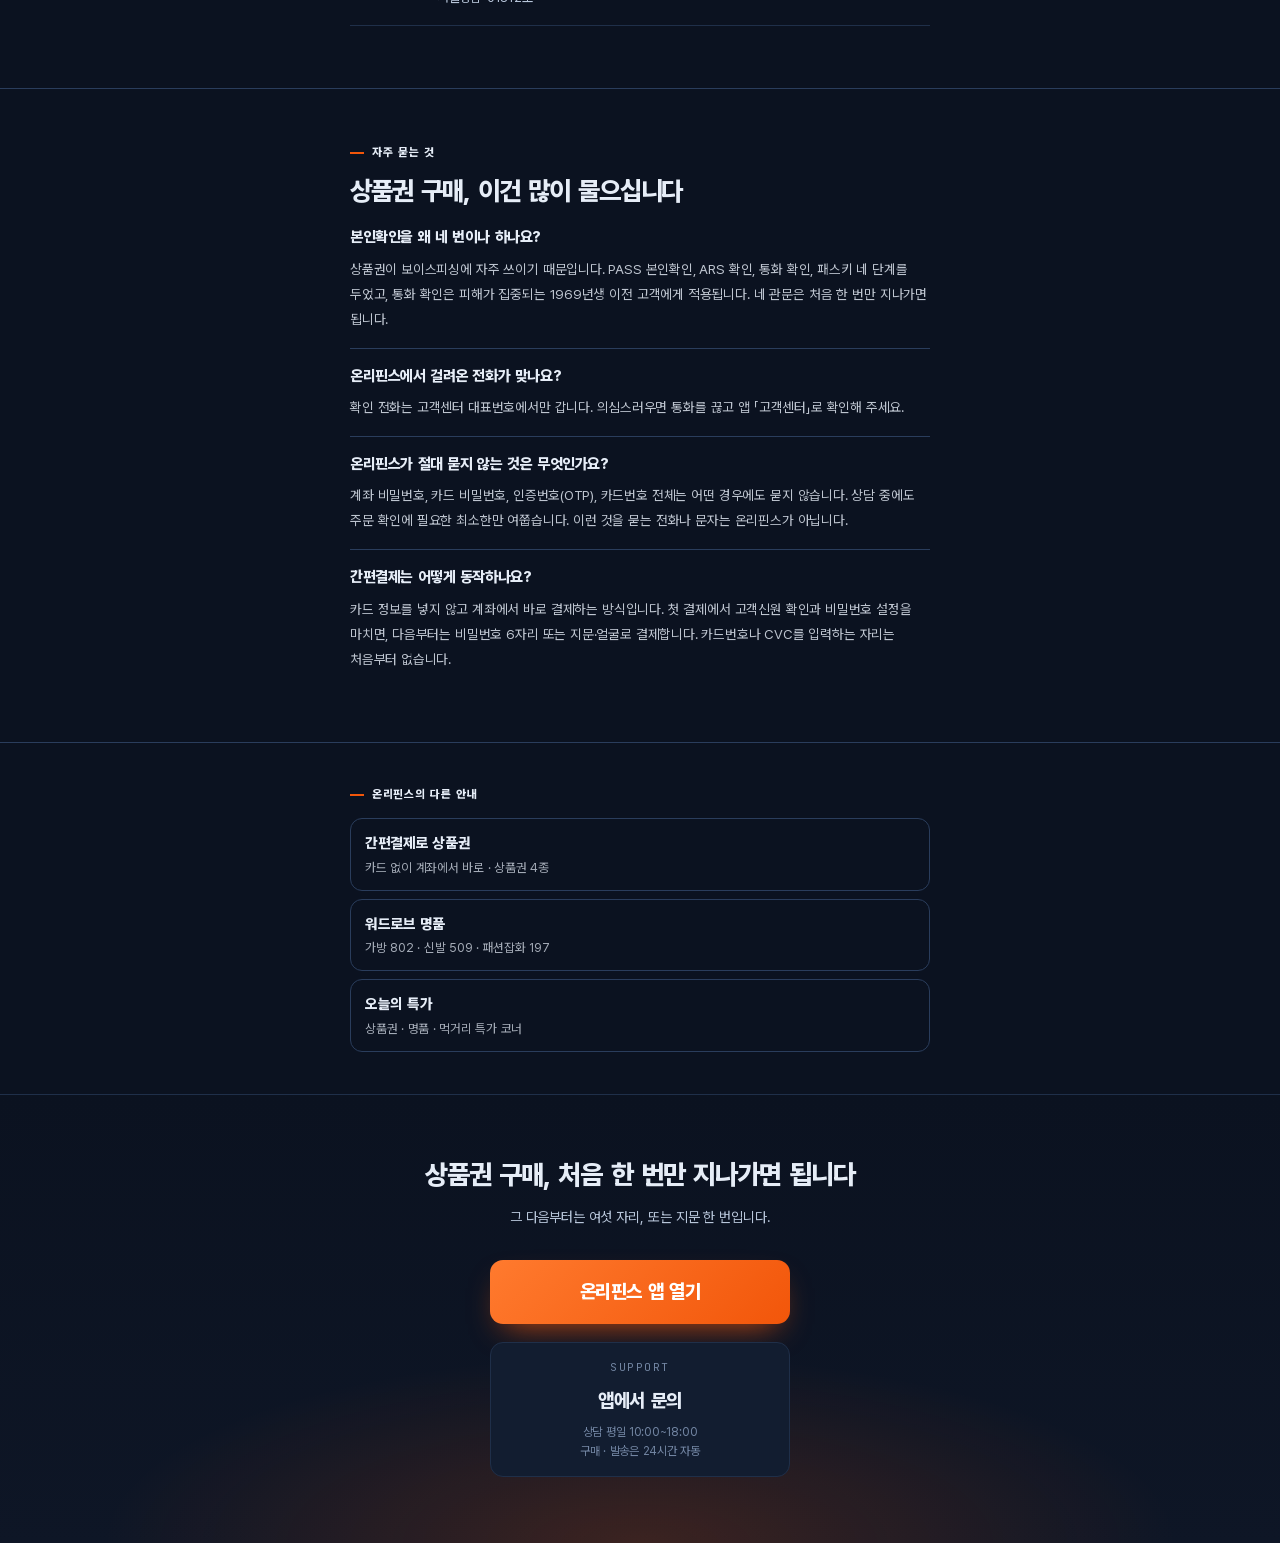
==== commit 7771dae8: "Add files via upload" ====
--- a/index.html
+++ b/index.html
@@ -79,7 +79,7 @@
       "description": "PASS 인증·ARS 확인·통화 확인·패스키로 본인을 확인하고, 간편결제는 처음 한 번 신원확인 뒤 비밀번호 6자리로 결제합니다.",
       "inLanguage": "ko-KR",
       "datePublished": "2026-09-09",
-      "dateModified": "2026-09-09",
+      "dateModified": "2026-09-10",
       "isPartOf": { "@id": "https://adpr0004.onlypins.co.kr/#org" }
     },
     {
@@ -221,7 +221,7 @@
   .bar .bn{font-weight:800; font-size:15px; letter-spacing:-.04em}
   .bar .st{
     margin-left:auto; display:inline-flex; align-items:center; gap:7px;
-    font-size:10.5px; color:var(--mint); letter-spacing:.1em;
+    font-size:11px; color:var(--mint); letter-spacing:.1em;
     background:rgba(74,222,128,.09); border:1px solid rgba(74,222,128,.28);
     padding:5px 11px; border-radius:999px;
   }
@@ -230,7 +230,7 @@
     box-shadow:0 0 0 3px rgba(74,222,128,.16);
   }
   .tag{
-    display:inline-block; font-size:10.5px; color:var(--cyan); letter-spacing:.2em;
+    display:inline-block; font-size:11px; color:var(--cyan); letter-spacing:.2em;
     background:rgba(56,189,248,.09); border:1px solid rgba(56,189,248,.3);
     padding:6px 13px; border-radius:6px; margin-bottom:20px;
   }
@@ -268,7 +268,7 @@
   .ghead{display:flex; align-items:center; gap:8px; flex-wrap:wrap}
   .gname{font-size:15px; font-weight:800; letter-spacing:-.035em}
   .gcode{
-    font-size:10.5px; color:var(--mute); letter-spacing:.1em;
+    font-size:11px; color:var(--mute); letter-spacing:.1em;
     border:1px solid var(--line-2); border-radius:5px; padding:2px 6px;
   }
   .gopt{
@@ -307,7 +307,7 @@
   .sname{font-size:14.5px; font-weight:800; letter-spacing:-.035em}
   .sdesc{font-size:12.5px; color:var(--mute); margin-top:2px; line-height:1.55}
   .sbadge{
-    margin-left:auto; flex:none; font-size:9px; color:var(--cyan); letter-spacing:.09em;
+    margin-left:auto; flex:none; font-size:11px; color:var(--cyan); letter-spacing:.09em;
     border:1px solid rgba(56,189,248,.36); border-radius:5px; padding:3px 7px;
   }
 
@@ -336,7 +336,7 @@
     display:grid; grid-template-columns:74px 1fr; column-gap:12px; align-items:start;
     padding:15px 2px; border-bottom:1px solid var(--line);
   }
-  .fk{font-size:10.5px; color:var(--mute); letter-spacing:.1em; padding-top:3px}
+  .fk{font-size:11px; color:var(--mute); letter-spacing:.1em; padding-top:3px}
   .fv{font-size:13px; color:var(--txt-2); line-height:1.75}
   .fv b{color:var(--txt); font-weight:700}
 
@@ -362,7 +362,7 @@
     max-width:300px; margin:18px auto 0; padding:15px 16px;
     background:var(--panel); border:1px solid var(--line); border-radius:13px;
   }
-  .call .cl{font-size:9.5px; color:var(--mute); letter-spacing:.14em}
+  .call .cl{font-size:11px; color:var(--mute); letter-spacing:.14em}
   /* 번호는 링크다 — 폰에서 눌러 바로 걸리게. 겉모습은 그대로, 탭 타깃만 확보한다. */
   .call .cn{
     display:inline-flex; align-items:center; justify-content:center;
